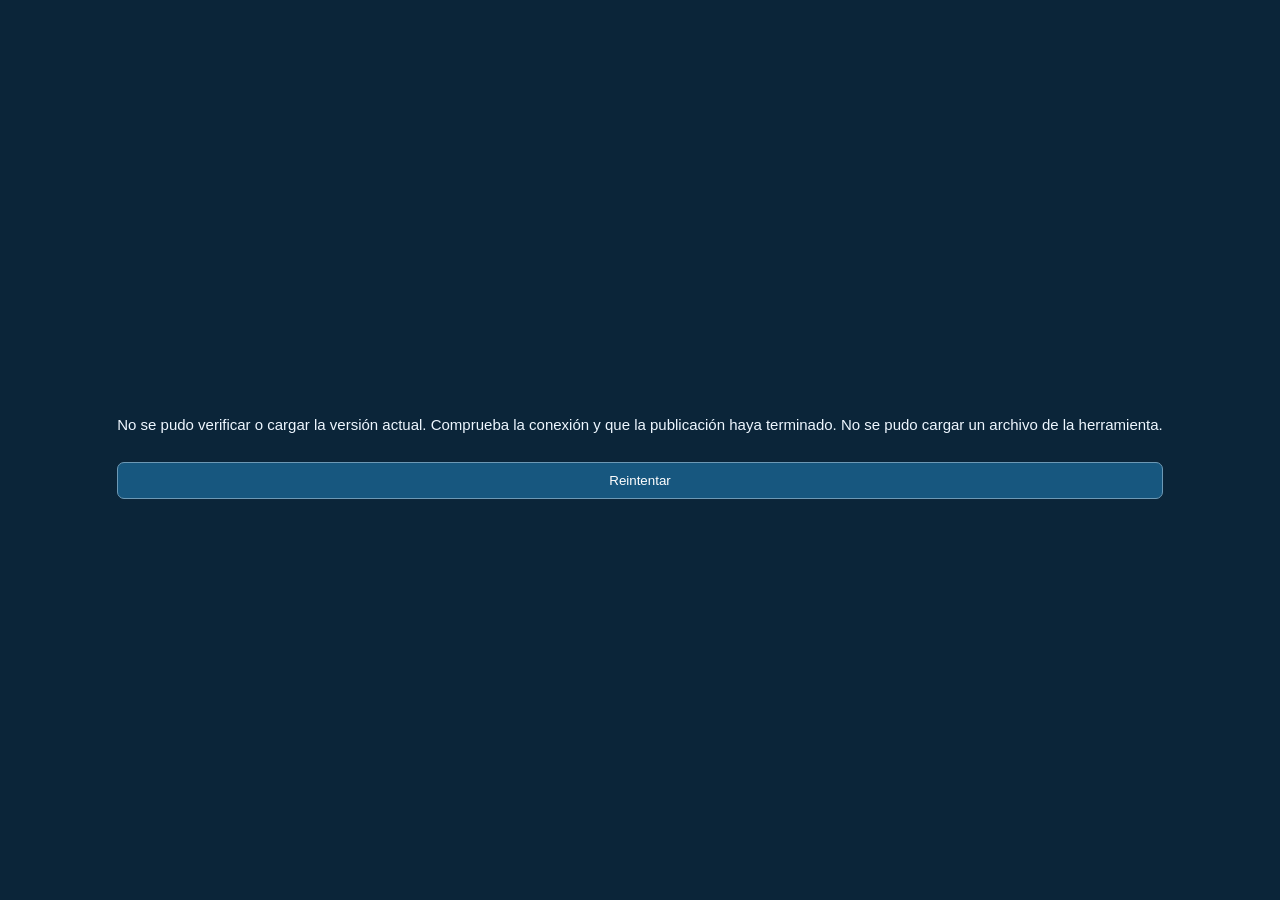
==== index.html @ 59d6949c "V-2.49 archivos principales" ====
<!doctype html>
<html lang="es">
<head>
  <meta charset="utf-8" /><meta http-equiv="Content-Security-Policy" content="default-src 'none'; script-src 'self' 'sha256-bZm8skKbpDqaq6hS3pl40ewMt/C5e0J1gWAQQcNN964='; style-src 'self' 'unsafe-inline'; img-src 'self' data: blob: https://server.arcgisonline.com; font-src 'self' data:; connect-src 'self'; worker-src 'self' blob:; frame-src 'none'; object-src 'none'; media-src 'none'; manifest-src 'self'; base-uri 'none'; form-action 'none'"><meta name="referrer" content="no-referrer">
  <meta name="viewport" content="width=device-width,initial-scale=1" />
  <title>Inicio</title>
  <link rel="stylesheet" href="vendor/leaflet-1.9.4/leaflet.css" />
  <link rel="stylesheet" href="styles.0f70c6654a3e.css" />
  <link rel="stylesheet" href="support-v72.a9bc94e95513.css" />
  <link rel="stylesheet" href="support-layout-v74.b9e4ae178c02.css" />
<link rel="stylesheet" href="support-buttons-v77.bda78ffa4330.css">
<link rel="stylesheet" href="welcome-v90.4f69d749ab7f.css">
<link rel="stylesheet" href="support-executive-v91.7dafd25f0527.css">
<link rel="stylesheet" href="theme-v94.1f3067e3e933.css"><link rel="stylesheet" href="support-distribution-v96.e03e784f2889.css">
<link rel="stylesheet" href="support-import-v97.1de73b718571.css">
<link rel="stylesheet" href="support-map-controls-v98.38a930b2c934.css">
<link rel="stylesheet" href="support-top-v99.242f36901144.css">
<link rel="stylesheet" href="support-search-v100.cbd05ccaca34.css">
<script type="application/x-pa-pending" data-pa-pending="" defer data-pa-src="support-search-v100.e151e853b977.js" data-pa-original-src="support-search-v100.js"></script>
<link rel="stylesheet" href="support-popup-v20.83138e55a070.css">
<link rel="stylesheet" href="support-quadrant-v27.58c07d5c0139.css">
<link rel="stylesheet" href="welcome-daily-v211.9320ab4999e7.css"><!-- PA75-BEGIN -->
<meta name="pa-version" content="V-2.39">
<script id="pa-release-config" type="application/json">{"release":"V-2.39-2bee9460c3e9","version":"V-2.39","page":"index"}</script>
<script>/* Centro de Análisis Operativo: comprobación de publicación, siempre relativa al repositorio abierto. */
(()=>{'use strict';
 const config=JSON.parse(document.getElementById('pa-release-config').textContent);
 const root=new URL('./',location.href);
 const online=/^https?:$/.test(location.protocol);
 let panel;
 function message(text,retry=false){
  if(!panel){panel=document.createElement('div');panel.id='pa-release-status';panel.setAttribute('role','status');panel.style.cssText='position:fixed;inset:0;z-index:2147483647;display:grid;place-content:center;gap:14px;padding:24px;background:#0b2539;color:#eef7ff;font:15px Arial,sans-serif;text-align:center';document.body.appendChild(panel)}
  panel.replaceChildren();const p=document.createElement('p');p.textContent=text;panel.appendChild(p);
  if(retry){const b=document.createElement('button');b.textContent='Reintentar';b.style.cssText='padding:10px;border:1px solid #6d99b5;border-radius:7px;background:#17577f;color:white;cursor:pointer';b.onclick=()=>location.reload();panel.appendChild(b)}
 }
 async function manifest(){
  const url=new URL('version.json',root);url.searchParams.set('_pa_check',Date.now()+'-'+Math.random().toString(36).slice(2));
  const controller=new AbortController(),timer=setTimeout(()=>controller.abort(),15000);
  try{const response=await fetch(url.href,{cache:'no-store',credentials:'same-origin',redirect:'error',signal:controller.signal});if(!response.ok)throw new Error('No se pudo consultar la versión publicada.');return await response.json()}finally{clearTimeout(timer)}
 }
 function validate(data){
  if(!data||data.schema!==1||typeof data.release!=='string'||!/^V-\d+(?:\.\d+)*-[a-f0-9]{12}$/.test(data.release))throw new Error('El archivo de versión no es válido.');
  const name=data.pages?.[config.page];
  if(typeof name!=='string'||!new RegExp('^'+config.page+'\\.pa[0-9]+(?:\\.[0-9]+)*\\.[a-f0-9]{12}\\.html$').test(name))throw new Error('La página publicada no es válida.');
  const url=new URL(name,root);if(url.origin!==root.origin||new URL('./',url).href!==root.href)throw new Error('La actualización debe permanecer en este repositorio.');return url;
 }
 async function scripts(){
  for(const node of [...document.querySelectorAll('script[data-pa-pending]')]){
   const s=document.createElement('script');for(const a of node.attributes){if(a.name!=='type'&&!a.name.startsWith('data-pa-'))s.setAttribute(a.name,a.value)}
   s.async=false;
   if(node.dataset.paSrc){await new Promise((resolve,reject)=>{const timer=setTimeout(()=>reject(new Error('Se agotó el tiempo al cargar un archivo.')),30000);s.onload=()=>{clearTimeout(timer);resolve()};s.onerror=()=>{clearTimeout(timer);reject(new Error('No se pudo cargar un archivo de la herramienta.'))};s.src=node.dataset.paSrc;node.replaceWith(s)})}
   else{s.textContent=node.textContent;node.replaceWith(s)}
  }
 }
 async function start(){
  message('Comprobando la versión de Centro de Análisis Operativo…');
  try{
   if(online){const data=await manifest(),target=validate(data);if(data.release!==config.release){if(target.pathname===location.pathname)throw new Error('La publicación está incompleta.');target.search=location.search;target.hash=location.hash;const ready=await fetch(target.href,{method:'HEAD',cache:'no-store',credentials:'same-origin',redirect:'error'});if(!ready.ok)throw new Error('La nueva publicación todavía no está disponible.');location.replace(target.href);return}}
   if(online){const canonical=new URL(config.page+'.html',root);canonical.search=location.search;canonical.hash=location.hash;if(canonical.pathname!==location.pathname)history.replaceState(history.state,'',canonical.href)}
   await scripts();document.title=new URLSearchParams(location.search).get('tool')==='soporte'?'Soportes y Reincidencias · Primavera · V-2.39':'Inicio · V-2.39';panel.remove();window.dispatchEvent(new Event('resize'));
  }catch(error){message('No se pudo verificar o cargar la versión actual. Comprueba la conexión y que la publicación haya terminado. '+error.message,true)}
 }
 if(document.readyState==='loading')document.addEventListener('DOMContentLoaded',start,{once:true});else start();
})();
</script>
<!-- PA75-END --><link rel="stylesheet" href="welcome-atenuados-v223.css"><link rel="stylesheet" href="cleanup-v231.css">
<link rel="icon" href="favicon.ico?v=233" sizes="any">
<link rel="icon" type="image/svg+xml" href="favicon.svg?v=233">
<link rel="icon" type="image/png" sizes="32x32" href="favicon-32.png?v=233">
<link rel="stylesheet" href="cleanup-delete-v236.css"></head>
<body class="welcome-locked">  <!-- V1.19: bienvenida visual; independiente del motor de análisis -->
<div id="welcomeScreen" class="welcome-screen" role="dialog" aria-modal="true" aria-labelledby="welcomeTitle">
<div class="wv90-header"><span>Distrito GDL<br>La Primavera</span></div>
<div class="wv90-content"><h2 id="welcomeTitle">Centro de análisis operativo</h2>
<p class="wv90-subtitle">Selecciona una herramienta para comenzar</p>
<nav class="wv90-tools" aria-label="Seleccionar herramienta"><button id="welcomeSupport" class="wv90-tool" type="button" aria-label="Abrir Soportes en una pestaña nueva">
<span class="wv90-icon" aria-hidden="true"><svg viewBox="0 0 180 135" fill="none" stroke-width="8" stroke-linecap="round" stroke-linejoin="round"><path stroke="#101d46" d="M42 72V60a48 48 0 0 1 96 0v29c0 25-15 34-35 34H90"/><path stroke="#ff620d" d="M43 55h-7c-10 0-14 7-14 16v17c0 9 7 14 21 14zm94 0h7c10 0 14 7 14 16v17c0 9-7 14-21 14z"/><rect stroke="#101d46" x="77" y="115" width="23" height="12" rx="6"/></svg></span>
<span class="wv90-name">Soportes</span><span class="wv90-description">Soportes y reincidencias</span>
<span class="wv90-action" aria-hidden="true">Abrir módulo <span>→</span></span></button><button id="welcomeRepeat" class="wv90-tool" type="button" aria-label="Abrir Repeat 60 en una pestaña nueva">
<span class="wv90-icon" aria-hidden="true"><svg viewBox="0 0 180 135" fill="none" stroke-width="8" stroke-linejoin="round"><path stroke="#101d46" d="M30 123V79h29v44zm84 0V16h29v107z"/><path stroke="#ff620d" d="M72 123V48h29v75z"/></svg></span>
<span class="wv90-name">Repeat 60</span><span class="wv90-description">Análisis de recurrencia</span>
<span class="wv90-action" aria-hidden="true">Abrir módulo <span>→</span></span></button><button id="welcomePlant" class="wv90-tool" type="button" aria-label="Abrir Planta Externa en una pestaña nueva">
<span class="wv90-icon" aria-hidden="true"><svg viewBox="0 0 280 140" fill="none" stroke-width="3" stroke-linecap="round"><path d="M12 5 Q77 105 171 12" stroke="#142c4b"/><circle cx="179" cy="12" r="5" fill="#FFFAF6" stroke="#142c4b"/><path d="M12 7 Q77 108 206 6" stroke="#e76b25"/><circle cx="214" cy="6" r="5" fill="#FFFAF6" stroke="#e76b25"/><path d="M12 9 Q77 111 236 25" stroke="#ff8b35"/><circle cx="244" cy="25" r="5" fill="#FFFAF6" stroke="#ff8b35"/><path d="M12 11 Q77 114 197 36" stroke="#be7145"/><circle cx="205" cy="36" r="5" fill="#FFFAF6" stroke="#be7145"/><path d="M12 13 Q77 117 224 47" stroke="#142c4b"/><circle cx="232" cy="47" r="5" fill="#FFFAF6" stroke="#142c4b"/><path d="M12 15 Q77 120 253 55" stroke="#e76b25"/><circle cx="261" cy="55" r="5" fill="#FFFAF6" stroke="#e76b25"/><path d="M12 17 Q77 123 198 66" stroke="#ff8b35"/><circle cx="206" cy="66" r="5" fill="#FFFAF6" stroke="#ff8b35"/><path d="M12 19 Q77 126 230 78" stroke="#be7145"/><circle cx="238" cy="78" r="5" fill="#FFFAF6" stroke="#be7145"/><path d="M12 21 Q77 129 251 91" stroke="#142c4b"/><circle cx="259" cy="91" r="5" fill="#FFFAF6" stroke="#142c4b"/><path d="M12 23 Q77 132 206 101" stroke="#e76b25"/><circle cx="214" cy="101" r="5" fill="#FFFAF6" stroke="#e76b25"/><path d="M12 25 Q77 135 228 115" stroke="#ff8b35"/><circle cx="236" cy="115" r="5" fill="#FFFAF6" stroke="#ff8b35"/><path d="M12 27 Q77 138 198 128" stroke="#be7145"/><circle cx="206" cy="128" r="5" fill="#FFFAF6" stroke="#be7145"/></svg></span>
<span class="wv90-name">Planta Externa</span><span class="wv90-description">Cortes masivos y cobertura</span>
<span class="wv90-action" aria-hidden="true">Abrir módulo <span>→</span></span></button><button id="welcomeDaily" class="wv90-tool" type="button" aria-label="Abrir Operación diaria en una pestaña nueva"><span class="wv90-icon" aria-hidden="true"><svg viewBox="0 0 160 120" fill="none" stroke="#101b43" stroke-width="6" stroke-linecap="round" stroke-linejoin="round"><path d="M95 99H36V21h21m28 0h18v35"/><rect x="57" y="12" width="29" height="18" rx="3"/><path d="M51 47h32M51 63h24M51 79h14" stroke="#ff690b"/><circle cx="109" cy="84" r="26" stroke="#ff690b"/><path d="M109 69v17l12 7" stroke="#ff690b"/></svg></span><span class="wv90-name">Operación diaria</span><span class="wv90-description">Registro y seguimiento de detenciones</span><span class="wv90-action" aria-hidden="true">Abrir módulo <span>→</span></span></button><button id="welcomeAttenuated" class="wv90-tool" type="button" aria-label="Abrir Atenuados y Dashboard en una pestaña nueva"><span class="wv90-icon" aria-hidden="true"><svg viewBox="0 0 180 120" fill="none" stroke-width="6" stroke-linecap="round" stroke-linejoin="round"><path stroke="#101b43" d="M20 97V21h18v76zm32 0V40h18v57zm32 0V59h18v38zm32 0V78h18v19z"/><path stroke="#ff690b" d="M112 44h17l8-19 12 38 10-19h13"/></svg></span><span class="wv90-name">Atenuados y Dashboard</span><span class="wv90-description">Análisis de potencias y puertos PON</span><span class="wv90-action" aria-hidden="true">Abrir módulo <span>→</span></span></button></nav></div></div>

<div id="supportModule">
  <header class="topbar supports-v71-header">
    <div class="sc91-heading"><svg class="sc91-logo" viewBox="0 0 56 66" aria-hidden="true"><path fill="#ff690b" d="M28 1 54 16v28L28 59V43l13-8V24L28 17 15 24 2 17z"/><path fill="#f25805" d="m2 24 13 8v32L2 56z"/><path fill="#ff7b20" d="m17 27 11-6 10 6-11 6z"/></svg><div><h1>Soporte y Reincidencias</h1><p>Análisis de soporte y reincidencias</p></div></div>
    <div class="sc91-district">Distrito GDL<br>La Primavera</div>
    <div class="filebox">
      
      
      <label id="supportUploadLabel" class="btn primary upload-locked" for="excelFile" aria-disabled="true">Base de soporte</label>
      <input id="excelFile" type="file" disabled accept=".xls,.xlsx,.xlsm" hidden />
      <label id="networkUploadLabel" class="btn network-btn upload-locked" for="networkFile" aria-disabled="true">Base de clientes</label>
      <input id="networkFile" type="file" disabled accept=".xls,.xlsx,.xlsm" hidden />
      <button id="deleteWeeks" class="btn danger" type="button">Eliminar semanas</button><details id="sc96-history" class="sc74-menu"><summary>Histórico de bases</summary><div class="sc74-menu-content"><h3>Archivo / histórico</h3>
        <div id="importInfo" class="small muted">Todavía no hay archivos cargados.</div>
        <h3>Base de red</h3>
        <div id="networkInfo" class="small muted">No hay base de red cargada.</div>
        <button id="clearNetwork" class="mini network-clear" type="button">Eliminar base local</button>
      </div></details><label id="cleanupUploadLabel" class="btn cleanup-upload" for="cleanupFile">Base Clean Up</label>
      <input id="cleanupFile" type="file" accept=".kmz,.kml" hidden />
      <button id="clearDb" class="btn danger" type="button">Borrar histórico</button>
    </div>
  </header>

<dialog id="sc96-statusDialog" aria-labelledby="sc96-statusTitle" aria-describedby="sc96-statusMessage"><h2 id="sc96-statusTitle">Estatus de soportes</h2><p id="sc96-statusMessage"></p><div><button id="sc96-statusAccept" class="btn" type="button">Aceptar</button></div></dialog>
<div id="sc71-dateDropdown" class="sc71-calendar hidden" role="dialog" aria-label="Calendario de rango de fechas"><div id="sc88-calendarDrag" title="Arrastrar para mover el calendario"><span>Calendario</span><span aria-hidden="true">⠿</span></div><div class="calendar-heading"><button id="sc71-prevMonth" type="button" aria-label="Anterior">‹</button><button id="sc71-calendarTitle" type="button" class="calendar-title" title="Cambiar nivel de calendario"></button><button id="sc71-nextMonth" type="button" aria-label="Siguiente">›</button></div><div id="sc71-calendarWeekdays" class="calendar-weekdays"><span title="Seleccionar semana">✓</span><span>Lu</span><span>Ma</span><span>Mi</span><span>Ju</span><span>Vi</span><span>Sá</span><span>Do</span></div><div id="sc71-calendarDays" class="calendar-days"></div><div class="calendar-actions"><button id="sc71-fullWeek" type="button">Semana completa</button><button id="sc71-fullMonth" type="button">Mes completo</button><button id="sc71-clearDates" type="button">Clear</button><button id="sc71-applyDates" type="button" class="orange">OK</button></div><small id="sc71-draftDatesLabel">Todas las fechas</small></div>
  <dialog id="sc72-deleteDialog" class="sc72-delete-dialog" aria-labelledby="sc72-deleteTitle">
    <div class="sc72-dialog-head"><h2 id="sc72-deleteTitle">Eliminar semanas cargadas</h2><button id="sc72-deleteClose" class="btn" type="button" aria-label="Cerrar">✕</button></div>
    <p>Selecciona semanas completas. El borrado incluye todos sus soportes, independientemente de los filtros del mapa.</p>
    <div class="row-actions"><button id="sc72-selectAll" class="btn" type="button">Todas</button><button id="sc72-selectNone" class="btn" type="button">Ninguna</button></div>
    <div id="sc72-deleteList" class="sc72-delete-list"></div>
    <p id="sc72-deleteSummary" role="status"></p>
    <button id="sc72-deleteConfirm" class="btn danger" type="button" disabled>Eliminar seleccionadas</button>
  </dialog>
  <section id="status" class="status info">Carga el reporte Excel. El nombre del archivo puede cambiar; la estructura interna debe conservarse.</section>

  <main>
    <section id="sc99-kpis" class="kpis">
      <article><i class="sc91-kpi-icon"><svg viewBox="0 0 48 48" fill="none" stroke="currentColor" stroke-width="2.8" stroke-linecap="round" stroke-linejoin="round" aria-hidden="true"><path d="M8 26v-5a16 16 0 0 1 32 0v14c0 7-5 10-13 10"/><rect x="4" y="22" width="8" height="15" rx="3"/><rect x="36" y="22" width="8" height="15" rx="3"/><path d="M21 44h7"/></svg></i><span>Soportes Cargados</span><strong id="kEvents">0</strong></article>
      <article><i class="sc91-kpi-icon"><svg viewBox="0 0 48 48" fill="none" stroke="currentColor" stroke-width="2.8" stroke-linecap="round" stroke-linejoin="round" aria-hidden="true"><circle cx="24" cy="14" r="8"/><path d="M10 41v-7c0-12 28-12 28 0v7zM11 10a7 7 0 0 0 0 14M37 10a7 7 0 0 1 0 14M4 37v-6c0-4 3-6 6-6M44 37v-6c0-4-3-6-6-6"/></svg></i><span>Cuentas únicas</span><strong id="kAccounts">0</strong></article>
      <article><i class="sc91-kpi-icon"><svg viewBox="0 0 48 48" fill="none" stroke="currentColor" stroke-width="2.8" stroke-linecap="round" stroke-linejoin="round" aria-hidden="true"><path d="M41 20A17 17 0 0 0 10 12M7 5v9h9M7 28a17 17 0 0 0 31 8M41 43v-9h-9"/></svg></i><span>Clientes reincidentes</span><strong id="kRepeat">0</strong></article>
      <article hidden><i class="sc91-kpi-icon"><svg viewBox="0 0 48 48" fill="none" stroke="currentColor" stroke-width="2.8" stroke-linecap="round" stroke-linejoin="round" aria-hidden="true"><path d="M5 5h14v14H5zM29 5h14v14H29zM5 29h14v14H5zM29 29h14v14H29z"/></svg></i><span>Cuadrantes con soportes</span><strong id="kCells">0</strong></article>
      <article id="cleanupKpi" class="cleanup-kpi" role="button" tabindex="0" aria-expanded="false" aria-controls="cleanupPanel"><i class="sc91-kpi-icon"><svg viewBox="0 0 48 48" fill="none" stroke="currentColor" stroke-width="2.8" stroke-linecap="round" stroke-linejoin="round" aria-hidden="true"><path d="m21 3 5 13 13 5-13 5-5 13-5-13-13-5 13-5zM39 29l2 6 6 2-6 2-2 6-2-6-6-2 6-2z"/></svg></i><span>Clean Up</span><strong id="kImports">0</strong></article>
    </section>
<div class="sc74-toolbar">  <section class="search-panel panel supports-v71-search"><label for="mapSearch"><strong>Localizar cuenta, OS o coordenadas</strong></label><div class="search-actions"><div class="sc100-search-field"><input id="mapSearch" type="search" placeholder="Cuenta, OS, cuadrante o latitud, longitud" autocomplete="off"><button id="sc100-searchX" type="button" aria-label="Limpiar búsqueda" title="Limpiar búsqueda" hidden>×</button></div><button id="searchGo" class="btn primary" type="button">Buscar</button><button id="searchNext" class="btn" type="button" hidden>Siguiente ubicación</button><button id="searchClear" class="btn" type="button" hidden>Limpiar</button></div><div id="searchResult" class="search-result" role="status" aria-live="polite">La búsqueda respeta los filtros activos.</div></section><div class="sc77-date-actions" aria-label="Fechas e histórico"><button id="sc71-dateToggle" class="btn" type="button" aria-expanded="false" aria-controls="sc71-dateDropdown">Calendario</button></div><nav class="controls sc74-controls" aria-label="Controles de Soportes"><details class="sc74-menu"><summary>Clúster</summary><div class="sc74-menu-content"><h3>Filtros</h3>
        <div class="filter-title">Cluster</div>
        <div class="row-actions">
          <button id="clustersAll" class="mini">Todos</button>
          <button id="clustersNone" class="mini">Ninguno</button>
        </div>
        <div id="clusters" class="multi-list"><span class="muted">Sin datos</span></div>
        

        </div></details><details class="sc74-menu"><summary>Cuadrantes</summary><div class="sc74-menu-content"><h2>Cuadrantes</h2>
        <div class="segmented" id="viewMode">
          <button data-mode="supports" class="active">Soportes</button>
          <button data-mode="repeat">Reincidencias</button>
          <button data-mode="both">Ambos</button>
        </div>

        </div></details><details id="sc96-statusMenu" class="sc74-menu"><summary>Estatus Soporte</summary><div class="sc74-menu-content"><label>Estatus Soporte
          <select id="statusFilter"><option value="">Todos</option></select>
        </label></div></details></nav></div>


    <section id="cleanupPanel" class="panel cleanup-panel" hidden aria-label="Administrar polígonos Clean Up">
      <div class="cleanup-head"><h2>Polígonos Clean Up</h2><button id="cleanupClose" class="mini" type="button">Cerrar</button></div>
      <div class="cleanup-statuses" aria-label="Filtrar polígonos por estado">
 <button type="button" data-cleanup-state="ALL" aria-pressed="true">Todos</button>
 <button type="button" data-cleanup-state="TERMINADOS" class="cleanup-finished" aria-pressed="false">TERMINADO</button>
 <button type="button" data-cleanup-state="EN PROCESO" class="cleanup-progress" aria-pressed="false">EN PROCESO</button>
 <button type="button" data-cleanup-state="MANCHAS A TRABAJAR" class="cleanup-pending" aria-pressed="false">PENDIENTES</button></div>
      <div class="cleanup-actions"><button id="cleanupAllOn" class="mini" type="button">Encender todos</button><button id="cleanupAllOff" class="mini" type="button">Apagar todos</button></div>
      <button id="cleanupExport" class="mini" type="button">Exportar polígonos</button><div id="cleanupInfo" class="small muted" aria-live="polite">Carga un KMZ/KML para comenzar.</div>
      <div id="cleanupList" class="cleanup-list"></div>
    </section>
    <section class="workspace">


      <section class="mapwrap">
        <div id="map"></div><div id="sc71-periodLegend" class="sc71-period-legend" hidden aria-label="Colores por periodo"></div>
        <div class="quadrant-visibility-control"><label for="quadrantVisibility">Cuadrantes visibles</label><select id="quadrantVisibility"><option value="all">Todos</option><option value="top1">Top 1</option><option value="top2">Top 2</option><option value="top3">Top 3</option><option value="top4">Top 4</option><option value="top5">Top 5</option><option value="top10">Top 10</option><option value="manual">Manual</option></select></div><button id="mapFullscreen" class="map-fullscreen-btn" type="button" title="Pantalla completa">⛶ Pantalla completa</button><details id="sc98-punteo" class="sc74-menu"><summary>Punteo</summary><div class="sc74-menu-content"><section class="point-controls" aria-label="Visualización de puntos">
          
          <div hidden><label><input id="pointsEnabled" type="checkbox"> Mostrar marcadores</label>
          <label>Tipo de puntos
            <select id="pointsMode"><option value="both">Soportes y reincidencias</option><option value="supports">Solo soportes</option><option value="repeat">Solo reincidencias</option></select>
          </label></div>
          <div class="sc98-point-options"><label><input id="sc98-support" type="checkbox"> Soporte</label><label><input id="sc98-repeat" type="checkbox"> Reincidencias</label></div>
          <label hidden>Alcance de puntos
            <select id="pointsScope"><option value="visible">Solo cuadrantes visibles</option><option value="all">Todos los cuadrantes con datos</option></select>
          </label>
          <div class="point-legend" hidden><span class="point-dot support-dot"></span> Soportes <span class="point-dot repeat-dot"></span> Reincidencias</div>
          <div hidden id="pointsInfo" class="small muted" aria-live="polite">Marcadores apagados.</div>
        </section>


        <!-- Controles internos conservados para compatibilidad; fechas seleccionadas desde Calendario. -->
        <div hidden aria-hidden="true"><button id="yearsAll"></button><button id="yearsNone"></button><div id="years"></div><button id="weeksAll"></button><button id="weeksNone"></button><div id="weeks"></div></div>

        </div></details>
        <div class="legend">
          <div><span class="swatch supports"></span> Soportes: intensidad por eventos</div>
          <div><span class="swatch repeat"></span> Reincidencias: clientes con ≥2 eventos</div>
        </div>
      </section>
      <section class="analytics" aria-label="Panel de análisis">
        <div class="analytics-tabs" role="group" aria-label="Secciones de análisis">
          <input type="radio" name="analyticsView" id="tabZones" checked><label for="tabZones">TOP</label>
          <input type="radio" name="analyticsView" id="tabCleanup"><label for="tabCleanup">Clean Up</label>
          <input type="radio" name="analyticsView" id="tabPon"><label for="tabPon">PON</label>
          <input type="radio" name="analyticsView" id="tabCompare"><label for="tabCompare">Coincidencias</label>
          <input type="radio" name="analyticsView" id="tabDetail"><label for="tabDetail">Detalle</label>
        </div>
        <div class="analytics-content">
          <div class="analytics-zones">
    <div class="sc99-top-actions"><button id="sc99-viewTop" class="btn" type="button" aria-pressed="false">Ver cuadrantes</button></div>
    <section class="bulk-visibility panel" id="bulkVisibilityPanel" hidden>
      <div class="bulk-visibility-title"><strong>Visibilidad rápida de cuadrantes</strong><span id="bulkVisibilityInfo">Controla el Top 10 y el resto del mapa sin modificar los cálculos.</span></div>
      <div class="bulk-visibility-actions">
        <div class="bulk-group"><span>Top 10</span><button id="top10On" class="mini" type="button">Encender todos</button><button id="top10Off" class="mini" type="button">Apagar todos</button></div>
        <div class="bulk-group"><span>Fuera del Top 10</span><button id="restOn" class="mini" type="button">Encender todos</button><button id="restOff" class="mini" type="button">Apagar todos</button></div>
        <button id="showAllQuadrants" class="mini bulk-reset" type="button">Encender todo el mapa</button>
      </div>
    </section>

    <section class="rankings">
      <article class="panel" id="supportsRanking">
        <div class="panel-title"><h2>Top 10 zonas con más soportes</h2><span>Eventos por cuadrante</span><button class="mini kmz-all" data-kind="supports" type="button">Descargar Top 10 KMZ</button></div>
        <div class="table-scroll"><table><thead><tr><th>Ver</th><th>#</th><th>Cuadrante</th><th>Cluster</th><th>Soportes</th><th>Reincidentes</th><th>Excel</th><th>KMZ</th></tr></thead><tbody id="topSupports"></tbody></table></div>
      </article>
      <article class="panel" id="repeatRanking">
        <div class="panel-title"><h2>Top 10 zonas con más reincidencias</h2><span>Clientes reincidentes por cuadrante</span><button class="mini kmz-all" data-kind="repeat" type="button">Descargar Top 10 KMZ</button></div>
        <div class="table-scroll"><table><thead><tr><th>Ver</th><th>#</th><th>Cuadrante</th><th>Cluster</th><th>Reincidentes</th><th>Soportes</th><th>Excel</th><th>KMZ</th></tr></thead><tbody id="topRepeat"></tbody></table></div>
      </article>
    </section>


          </div>
          <div class="analytics-cleanup">
            <section class="panel"><div class="panel-title"><h2>Polígonos Clean Up</h2><button id="cleanupIsolate" type="button" class="mini" aria-pressed="false">Ver polígono</button><span>Según los estados seleccionados</span><button id="cleanupExportTable" class="mini" type="button">Exportar polígonos</button></div>
              <div class="table-scroll"><table><thead><tr><th>Ver</th><th>Polígono (nombre editable)</th><th>Estado</th><th>Ubicar</th></tr></thead><tbody id="cleanupTable"></tbody></table></div>
            </section>
          </div>
          <div class="analytics-pon">
    <section class="network-quality panel" id="networkQualityPanel">
      <div><strong>Cruce con base de red</strong><span id="networkQuality">Carga la base de red para habilitar análisis por PON.</span></div>
    </section>

    <section class="panel" style="margin-bottom:14px"><label for="ponScope"><strong>Concentración de incidencias por PON:</strong></label> <select id="ponScope"><option value="all">Todo el distrito (según filtros)</option><option value="topSupports">Top 10 cuadrantes con más soportes</option><option value="topRepeat">Top 10 cuadrantes con más reincidencias</option></select></section>
    <!-- V-47: Ranking PON dinámico. El selector de Soportes/Reincidencias/Ambos sigue siendo el existente. -->
    <section class="panel pon47" id="pon47Panel">
      <div class="pon47-toolbar" id="pon47Toolbar">
        <div class="panel-title"><h2 id="pon47Title">Ranking de puertos PON</h2><span id="pon47Subtitle">Según filtros activos</span></div>
        <label for="pon47Limit">Mostrar <select id="pon47Limit"><option value="5">Top 5</option><option value="10" selected>Top 10</option><option value="15">Top 15</option><option value="20">Top 20</option><option value="25">Top 25</option></select></label>
      </div>
      <div id="pon47Ranking">
        <div class="table-scroll"><table><thead><tr><th>#</th><th>OLT</th><th>Frame</th><th>Slot</th><th>Puerto</th><th>Soportes</th><th>Cuentas únicas</th><th>Reincidentes</th><th>Soportes adicionales</th><th>Detalle</th></tr></thead><tbody id="pon47Rows"><tr><td colspan="10" class="muted">Carga la base de clientes para consultar el ranking.</td></tr></tbody></table></div>
      </div>
      <div id="pon47Detail" hidden>
        <div class="pon47-detail-head"><button type="button" class="mini" id="pon47Back">← Atrás</button><h2 id="pon47DetailTitle"></h2></div>
        <div class="table-scroll"><table><thead><tr><th>Cuenta</th><th>Soportes registrados</th><th>¿Es reincidente?</th><th>Soportes adicionales</th></tr></thead><tbody id="pon47DetailRows"></tbody><tfoot id="pon47DetailTotal"></tfoot></table></div>
      </div>
    </section>

          </div>
          <div class="analytics-compare">
    <section class="panel compare" id="comparePanel">
      <div class="panel-title"><h2>Coincidencias Top 10</h2><span>Zonas que aparecen en ambos rankings</span></div>
      <div id="compareSummary" class="compare-summary">Sin datos.</div>
      <div class="table-scroll"><table><thead><tr><th>Cuadrante</th><th>Cluster</th><th>Pos. soportes</th><th>Soportes</th><th>Pos. reincidencias</th><th>Reincidentes</th><th>Coincide</th></tr></thead><tbody id="compareBody"></tbody></table></div>
    </section>

          </div>
          <div class="analytics-detail">
    <section class="panel detail">
      <div class="panel-title"><h2>Detalle del cuadrante seleccionado</h2><span id="detailHint">Haz clic en un cuadrante o en un Top 10</span></div>
      <div id="cellDetail" class="muted">Sin selección.</div>
    </section>
          </div>
        </div>
      </section>
    </section>
  </main>

  <script type="application/x-pa-pending" data-pa-pending="" data-pa-src="vendor/leaflet-1.9.4/leaflet.js" data-pa-original-src="vendor/leaflet-1.9.4/leaflet.js"></script>
  <script type="application/x-pa-pending" data-pa-pending="" data-pa-src="vendor/xlsx-0.20.3/xlsx.full.min.js" data-pa-original-src="vendor/xlsx-0.20.3/xlsx.full.min.js"></script>
  <script type="application/x-pa-pending" data-pa-pending="" data-pa-src="vendor/jszip-3.10.1/jszip.min.js" data-pa-original-src="vendor/jszip-3.10.1/jszip.min.js"></script>
  <div id="importModal" class="import-modal-backdrop" hidden role="dialog" aria-modal="true" aria-labelledby="importModalTitle">
    <div class="import-modal-card">
      <div class="import-modal-heading"><span id="importModalIcon" aria-hidden="true">↻</span><strong id="importModalTitle">Cargando archivo…</strong></div>
      <div id="importModalFile" class="import-modal-file"></div>
      <progress id="importModalBar" max="100" value="0"></progress>
      <div class="import-modal-progress"><span id="importModalDetail" aria-live="polite"></span><b id="importModalPercent">0%</b></div>
      <section id="sc97-importSummary" hidden aria-label="Resumen de carga"></section>
      <div class="import-modal-actions"><button id="importModalAccept" type="button" hidden>Aceptar</button></div>
    </div>
  </div>

  <!-- V1.40: borrado selectivo independiente de Soportes y Reincidencias -->
  <div id="deleteModal" class="history-delete-overlay" hidden role="dialog" aria-modal="true" aria-labelledby="deleteTitle" data-stage="select">
    <section class="history-delete-card">
      <h2 id="deleteTitle">Administrar histórico local</h2>
      <p id="deleteSummary"></p>
      <div id="deleteChoice" class="history-delete-choices">
        <label><input type="checkbox" id="deleteSupports"> Borrar histórico de soportes (eventos, OS e importaciones)</label>
        <label><input type="checkbox" id="deleteNetwork"> Borrar base de red (clientes e inventario)</label>
      </div>
      <div id="deleteFinal" hidden>
        <p id="deleteFinalSummary"></p>
        <p class="history-delete-warning">Esta acción no se puede deshacer. Para recuperar la información deberás importar nuevamente los Excel originales.</p>
        <label><input type="checkbox" id="deleteConfirm"> Confirmo que deseo eliminar definitivamente los datos seleccionados.</label>
      </div>
      <p id="deleteError" class="history-delete-warning" role="alert"></p>
      <div class="history-delete-actions"><button id="deleteCancel" type="button">Cancelar</button><button id="deleteExecute" type="button" disabled>Continuar</button></div>
    </section>
  </div>
  <!-- V-43: cargar la lógica después de crear todos los elementos del modal de borrado. -->
<script type="application/x-pa-pending" data-pa-pending="" data-pa-src="support-status-v238.js"></script>
  <script type="application/x-pa-pending" data-pa-pending="" data-pa-src="support-app-v238.js" data-pa-original-src="app.js"></script>
  <script type="application/x-pa-pending" data-pa-pending="" data-pa-src="support-layout-v74.e9a867baec27.js" data-pa-original-src="support-layout-v74.js"></script>
  <script type="application/x-pa-pending" data-pa-pending="" data-pa-src="support-calendar-v238.js" data-pa-original-src="support-calendar-v73.js"></script>
  <link rel="stylesheet" href="pon-v47.4510ca1f4ad8.css">
  <script type="application/x-pa-pending" data-pa-pending="" data-pa-src="pon-v47.7789604d8d6a.js" data-pa-original-src="pon-v47.js"></script>
  <script type="application/x-pa-pending" data-pa-pending="" data-pa-src="bienvenida.9bd70e99883e.js" data-pa-original-src="bienvenida.js"></script>
  <script type="application/x-pa-pending" data-pa-pending="" data-pa-src="cleanup-delete-v236.js"></script><script type="application/x-pa-pending" data-pa-pending="" data-pa-src="cleanup-v236.js" data-pa-original-src="cleanup.js"></script>
  <script type="application/x-pa-pending" data-pa-pending="" data-pa-src="support-start-v76.34df1c0ea415.js" data-pa-original-src="support-start-v76.js"></script>
</div>
<script type="application/x-pa-pending" data-pa-pending="" data-pa-src="theme-templates-v94.b4f4fb3d1541.js" data-pa-original-src="theme-templates-v94.js"></script><script type="application/x-pa-pending" data-pa-pending="" data-pa-src="theme-v94.f75349b5a0fb.js" data-pa-original-src="theme-v94.js"></script><script type="application/x-pa-pending" data-pa-pending="" data-pa-src="support-map-controls-v98.9102583f4582.js" data-pa-original-src="support-map-controls-v98.js"></script><script defer src="welcome-atenuados-v223.js"></script><script type="application/x-pa-pending" data-pa-pending="" data-pa-src="welcome-daily-v211.5d5c735c4021.js" data-pa-original-src="welcome-daily-v211.js"></script></body>
</html>
---- styles.0f70c6654a3e.css ----
:root{--bg:#f3f6f9;--card:#fff;--ink:#17212b;--muted:#657482;--line:#dce4ea;--blue:#1769aa;--red:#c0392b;--green:#1e8449;--shadow:0 8px 24px rgba(20,38,55,.08)}
*{box-sizing:border-box}body{margin:0;font-family:Inter,Segoe UI,Arial,sans-serif;background:var(--bg);color:var(--ink)}
.topbar{display:flex;justify-content:space-between;align-items:center;gap:20px;padding:18px 26px;background:#0f2638;color:white}.topbar h1{margin:0 0 4px;font-size:24px}.topbar p{margin:0;color:#bfd0dc}.filebox{display:flex;gap:10px;flex-wrap:wrap}.btn{border:0;border-radius:9px;padding:11px 14px;font-weight:700;cursor:pointer}.primary{background:#fff;color:#0f4f7c}.danger{background:#6d2730;color:#fff}.status{padding:10px 26px;font-size:14px}.status.info{background:#eaf4fb;color:#20577b}.status.ok{background:#eaf7ef;color:#17683c}.status.error{background:#fdecec;color:#8c1d1d}
main{padding:18px 22px 40px}.kpis{display:grid;grid-template-columns:repeat(5,1fr);gap:12px;margin-bottom:14px}.kpis article,.panel{background:var(--card);border:1px solid var(--line);border-radius:12px;box-shadow:var(--shadow)}.kpis article{padding:14px 16px}.kpis span{display:block;color:var(--muted);font-size:12px}.kpis strong{display:block;font-size:25px;margin-top:4px}
.workspace{display:grid;grid-template-columns:300px 1fr;gap:14px;align-items:start}.panel{padding:15px}.controls h2,.controls h3{margin:0 0 10px}.controls h3{font-size:14px;margin-top:18px}.segmented{display:grid;grid-template-columns:repeat(3,1fr);border:1px solid var(--line);border-radius:9px;overflow:hidden}.segmented button{border:0;background:#f6f8fa;padding:9px 4px;cursor:pointer}.segmented button.active{background:#163f5d;color:white;font-weight:700}.row-actions{display:flex;gap:7px;margin-bottom:8px}.mini{border:1px solid var(--line);background:white;border-radius:7px;padding:5px 8px;cursor:pointer}.weeks{max-height:210px;overflow:auto;border:1px solid var(--line);border-radius:8px;padding:7px}.week{display:flex;gap:7px;align-items:center;padding:4px 2px;font-size:13px}.controls label{display:block;font-size:12px;color:var(--muted);margin-top:8px}.controls select{width:100%;margin-top:4px;padding:8px;border:1px solid var(--line);border-radius:8px;background:white}.small{font-size:12px;line-height:1.45}.muted{color:var(--muted)}
.mapwrap{position:relative;min-width:0;height:clamp(620px,72vh,900px);border-radius:12px;overflow:hidden}.mapwrap #map{height:100%;width:100%;border-radius:12px;border:1px solid var(--line);box-shadow:var(--shadow)}.mapwrap:fullscreen{height:100vh;width:100vw;border-radius:0;background:#111}.mapwrap:fullscreen #map{height:100vh;border-radius:0}.map-fullscreen-btn{position:absolute;z-index:600;top:10px;right:10px;border:1px solid rgba(0,0,0,.25);background:#fff;color:#17212b;border-radius:6px;padding:8px 10px;font-weight:700;cursor:pointer;box-shadow:0 1px 5px rgba(0,0,0,.25)}.map-fullscreen-btn:hover{background:#f4f7f9}.legend{position:absolute;z-index:500;right:12px;bottom:12px;background:rgba(255,255,255,.95);border:1px solid var(--line);border-radius:9px;padding:8px 10px;font-size:12px;box-shadow:var(--shadow)}.swatch{display:inline-block;width:14px;height:10px;margin-right:5px;border-radius:2px}.swatch.supports{background:#1769aa}.swatch.repeat{background:#c0392b}
.rankings{display:grid;grid-template-columns:1fr 1fr;gap:14px;margin-top:14px}.panel-title{display:flex;justify-content:space-between;align-items:end;gap:12px;margin-bottom:10px}.panel-title h2{font-size:17px;margin:0}.panel-title span{font-size:12px;color:var(--muted)}.table-scroll{overflow:auto;max-height:480px}table{width:100%;border-collapse:collapse;font-size:12px}th{position:sticky;top:0;background:#f3f6f9;text-align:left;padding:8px;border-bottom:1px solid var(--line)}td{padding:8px;border-bottom:1px solid #edf1f4}.clickrow{cursor:pointer}.clickrow:hover{background:#eef6fb}.compare,.detail{margin-top:14px}.compare-summary{font-weight:700;margin-bottom:10px}.badge{display:inline-block;padding:3px 7px;border-radius:999px;font-size:11px;font-weight:700}.yes{background:#e6f5ec;color:#17683c}.no{background:#f1f3f5;color:#667}.detail-grid{display:grid;grid-template-columns:repeat(4,1fr);gap:10px;margin-bottom:12px}.detail-grid div{background:#f6f8fa;border-radius:8px;padding:10px}.detail-grid span{display:block;font-size:11px;color:var(--muted)}.detail-grid strong{font-size:18px}.account-list{max-height:300px;overflow:auto}
@media(max-width:900px){.topbar{align-items:flex-start;flex-direction:column}.kpis{grid-template-columns:repeat(2,1fr)}.workspace{grid-template-columns:1fr}.mapwrap{height:65vh;min-height:520px}.rankings{grid-template-columns:1fr}.controls{order:2}.mapwrap{order:1}.detail-grid{grid-template-columns:repeat(2,1fr)}}
@media(max-width:520px){main{padding:12px}.topbar{padding:16px}.kpis{grid-template-columns:1fr 1fr}.kpis article{padding:10px}.kpis strong{font-size:20px}.filebox{width:100%}.btn{flex:1}.mapwrap{height:62vh;min-height:470px}.panel-title{align-items:flex-start;flex-direction:column}.detail-grid{grid-template-columns:1fr 1fr}}

.export-cell{border:1px solid #b8cfdf;background:#eef6fb;color:#0f4f7c;border-radius:7px;padding:5px 8px;font-weight:700;cursor:pointer;white-space:nowrap}.export-cell:hover{background:#dceef9}

.multi-list{max-height:190px;overflow:auto;border:1px solid var(--line);border-radius:8px;padding:7px;background:#fff}.multi-list.compact{max-height:105px}.filter-title{font-size:12px;color:var(--muted);margin:8px 0 5px}.rankings.single-ranking{grid-template-columns:1fr}.rankings.single-ranking .panel{max-width:none}


/* V1.5 · dashboard compacto de una sola vista */
.topbar{padding:10px 14px;min-height:68px}.topbar h1{font-size:22px;margin-bottom:2px}.topbar p{font-size:14px}.btn{padding:9px 12px}.status{padding:7px 14px;font-size:13px}
main{padding:10px 12px 22px}.kpis{gap:9px;margin-bottom:9px}.kpis article{padding:9px 12px}.kpis strong{font-size:22px;margin-top:2px}.workspace{grid-template-columns:280px 1fr;gap:10px}.panel{padding:10px}.controls h2{font-size:20px}.controls h3{margin-top:10px;margin-bottom:6px}.segmented button{padding:7px 3px}.row-actions{margin-bottom:5px}.mini{padding:4px 7px}.weeks{max-height:145px;padding:5px}.week{padding:2px;font-size:12px}.multi-list{max-height:120px;padding:5px}.multi-list.compact{max-height:62px}.controls label{margin-top:5px}.controls select{padding:6px}.small{line-height:1.3}
.mapwrap{height:clamp(300px,35vh,365px);min-height:300px}.rankings{gap:10px;margin-top:10px}.panel-title{margin-bottom:5px}.panel-title h2{font-size:15px}.table-scroll{overflow:visible;max-height:none}table{font-size:11px}th,td{padding:5px 7px;line-height:1.15}.export-cell{padding:3px 7px;font-size:11px}.compare,.detail{margin-top:10px}
@media(min-width:1200px) and (min-height:800px){.rankings .panel{padding:9px}.rankings{min-height:0}.rankings table{table-layout:auto}}
@media(max-width:900px){.workspace{grid-template-columns:1fr}.mapwrap{height:52vh;min-height:420px}.table-scroll{overflow:auto}.rankings{grid-template-columns:1fr}.controls{order:2}.mapwrap{order:1}}

/* V1.6 · el mapa ocupa toda la altura disponible de la fila de filtros */
@media(min-width:901px){
  .workspace{align-items:stretch}
  .mapwrap{height:auto;min-height:520px;align-self:stretch}
  .mapwrap #map{position:absolute;inset:0;height:auto;width:auto}
}

/* V1.7 */
.quadrant-visibility-control{position:absolute;z-index:610;top:10px;left:52px;display:flex;align-items:center;gap:7px;background:rgba(255,255,255,.96);border:1px solid rgba(0,0,0,.22);border-radius:7px;padding:6px 8px;box-shadow:0 1px 5px rgba(0,0,0,.22);font-size:12px}.quadrant-visibility-control label{font-weight:700;white-space:nowrap}.quadrant-visibility-control select{border:1px solid #cbd7df;border-radius:5px;background:white;padding:4px 6px;font-size:12px}.cell-toggle{width:15px;height:15px;cursor:pointer;accent-color:#1769aa}@media(max-width:650px){.quadrant-visibility-control{top:52px;left:10px}}

/* V1.8 · controles masivos de visibilidad */
.bulk-visibility{margin-top:10px;padding:8px 10px;display:flex;align-items:center;justify-content:space-between;gap:12px;flex-wrap:wrap}
.bulk-visibility-title{display:flex;align-items:baseline;gap:9px;flex-wrap:wrap}.bulk-visibility-title strong{font-size:13px}.bulk-visibility-title span{font-size:11px;color:var(--muted)}
.bulk-visibility-actions{display:flex;align-items:center;gap:8px;flex-wrap:wrap}.bulk-group{display:flex;align-items:center;gap:5px;padding-right:8px;border-right:1px solid var(--line)}.bulk-group span{font-size:11px;font-weight:700;color:#40515e}.bulk-reset{font-weight:700;color:#0f4f7c;background:#eef6fb;border-color:#b8cfdf}
@media(max-width:900px){.bulk-visibility{align-items:flex-start}.bulk-visibility-actions{width:100%}.bulk-group{border-right:0;padding-right:0;flex-wrap:wrap}}

/* V1.9 · base de red local + análisis PON */
.network-btn{background:#dff1e7;color:#155d38}.network-btn:hover{background:#cce8d8}.network-clear{margin-top:7px;color:#7a2c2c}.network-quality{margin-top:10px;padding:8px 10px}.network-quality div{display:flex;gap:10px;align-items:baseline;flex-wrap:wrap}.network-quality strong{font-size:13px}.network-quality span{font-size:12px;color:var(--muted)}.pon-rankings{margin-top:10px}.pon-rankings td:nth-child(2){font-weight:600}.pon-mini{margin-top:12px}.pon-mini h3{margin:8px 0 5px;font-size:13px}.pon-key{font-family:Consolas,monospace;font-size:11px}.status.progress{background:#fff7df;color:#735c14}

/* V1.11: búsqueda y selección visual */
.search-panel{margin:14px auto;max-width:1500px;padding:14px 18px}.search-actions{display:flex;flex-wrap:wrap;gap:9px;margin-top:9px}.search-actions input{flex:1;min-width:210px;padding:10px 12px;border:1px solid #b9cbd7;border-radius:7px;font-size:15px}.search-result{margin-top:8px;font-size:13px;color:#526477}.clickrow.selected-quadrant,.clickrow.selected-quadrant td{background:#fff0a8!important;color:#172c3a!important}.clickrow.selected-quadrant{box-shadow:inset 4px 0 #e5a800}

/* V1.13: confirmación compacta de importaciones */
.import-modal-backdrop[hidden],.import-modal-actions button[hidden]{display:none!important}
.import-modal-backdrop{position:fixed;inset:0;z-index:10000;background:rgba(12,31,45,.36);display:flex;align-items:center;justify-content:center;padding:16px}
.import-modal-card{box-sizing:border-box;width:min(370px,100%);background:white;color:#1c2b36;border-radius:13px;padding:19px;box-shadow:0 16px 55px rgba(0,0,0,.23);font-family:inherit}
.import-modal-heading{display:flex;gap:10px;align-items:center;font-size:15px}.import-modal-heading span{color:#16845b;font-size:23px}
.import-modal-file{font-size:12px;color:#607080;margin:10px 0;overflow-wrap:anywhere;max-height:48px;overflow:hidden}
.import-modal-card progress{display:block;width:100%;height:10px;accent-color:#1675bb;margin:12px 0 8px}
.import-modal-progress{display:flex;justify-content:space-between;gap:12px;font-size:12px;color:#526273}.import-modal-progress b{color:#173d56;white-space:nowrap}
.import-modal-actions{display:flex;justify-content:flex-end;margin-top:15px}.import-modal-actions button{border:0;background:#143c58;color:white;border-radius:8px;padding:8px 19px;font-weight:600;cursor:pointer}

/* V1.14: eliminación confirmada de semanas seleccionadas */
.delete-weeks{display:block;margin-top:9px;padding:8px 11px;background:#7d2930;color:#fff;border-color:#7d2930;font-weight:700}.delete-weeks:hover{background:#612027}.delete-weeks:disabled{opacity:.6;cursor:wait}

/* V1.16 - marcadores por cuenta */
.point-controls{margin:12px 0;padding:12px;border:1px solid #d6dce6;border-radius:10px;background:#f8fafc}
.point-controls h3{margin:0 0 10px;font-size:14px}
.point-controls label{display:block;margin:8px 0;font-size:12px}
.point-controls select{display:block;width:100%;margin-top:4px;max-width:100%}
.point-controls .point-switch{display:flex;align-items:center;gap:7px;font-weight:600}
.point-legend{display:flex;align-items:center;gap:6px;flex-wrap:wrap;font-size:11px;margin:8px 0}
.point-dot{display:inline-block;width:12px;height:12px;border-radius:50%;border:2px solid #fff;box-shadow:0 0 0 1px #222}
.support-dot{background:#a21caf}.repeat-dot{background:#16a34a}
.account-pin-wrap{background:transparent;border:0;overflow:visible}
.account-pin{display:block;position:absolute;left:2px;top:2px;width:24px;height:24px;border-radius:50% 50% 50% 0;transform:rotate(-45deg);background:#a21caf;border:3px solid white;box-shadow:0 1px 4px #111a}
.account-pin.repeat{background:#16a34a}.account-pin.dual{background:linear-gradient(135deg,#a21caf 50%,#16a34a 50%)}
.pin-center{position:absolute;width:8px;height:8px;background:white;border-radius:50%;left:8px;top:8px}
.account-count{position:absolute;top:0;left:30px;white-space:nowrap;background:white;border:1px solid #4b5563;border-radius:10px;padding:2px 5px;font-size:11px;font-weight:700;color:#111827;box-shadow:0 1px 3px #0004}
.point-popup{font:12px/1.4 Arial,sans-serif;min-width:260px}
.point-popup p{margin:5px 0}.point-popup-note{color:#6b7280;font-size:10px}
.point-popup details{margin:7px 0;border:1px solid #ddd;border-radius:5px;padding:5px}
.point-popup summary{cursor:pointer;font-weight:bold}.point-popup-table{max-height:210px;overflow:auto}
.point-popup table{width:100%;border-collapse:collapse}.point-popup th,.point-popup td{padding:3px 5px;border-bottom:1px solid #eee;text-align:left;overflow-wrap:anywhere}
.point-popup th{width:42%;background:#f4f6f8}


/* V1.17: PRESENTACIÓN ÚNICAMENTE. No cambia app.js ni la estructura de datos. */
:root{--bg:#071a2b;--card:#102b43;--ink:#ecf6ff;--muted:#9eb8ce;--line:#244a65;--blue:#2b94fa;--red:#f07a39;--green:#17c7a5;--shadow:0 10px 25px rgba(0,0,0,.19)}
html,body{height:100%;overflow:hidden}
body{display:flex;flex-direction:column;background:radial-gradient(ellipse at 65% -20%,#153e5c 0%,#071a2b 62%);font-size:12px}
.topbar{flex:0 0 auto;min-height:57px;padding:8px 16px;background:linear-gradient(100deg,#06192b,#0b2a42);border-bottom:1px solid #244b65;gap:12px}
.topbar h1{font-size:19px;font-weight:800;letter-spacing:.15px}.topbar h1:before{content:'◈';color:#ff872c;margin-right:9px;font-size:22px}
.topbar p{font-size:11px;color:#acc7da}.filebox{gap:7px}.btn{padding:8px 10px;border:1px solid #30546c;border-radius:8px;font-size:11px;background:#173d59;color:#e8f5ff;transition:background .16s,transform .16s}.btn:hover{background:#235575;transform:translateY(-1px)}.btn.primary{background:#0963cc;border-color:#237ce2;color:white}.btn.danger{background:#7c293b;border-color:#aa3e51}.btn.network-btn{background:#145448;color:#d2fff0;border-color:#277a6b}
.status{flex:0 0 auto;min-height:23px;padding:4px 16px;font-size:11px}.status.ok,.status.info{background:#0c3a37;color:#8af0cb}.status.error{background:#612d37;color:#ffe1e4}.status.progress{background:#493a1d;color:#ffe0a2}
.search-panel{flex:0 0 auto;width:100%;max-width:none;margin:0;padding:5px 14px;background:#0b2539;border:0;border-radius:0;box-shadow:none;display:flex;align-items:center;gap:12px;min-height:45px}
.search-panel>label{white-space:nowrap;font-size:11px}.search-actions{margin:0;flex:1;display:flex;gap:6px;flex-wrap:nowrap}.search-actions input{min-width:80px;padding:7px 10px;font-size:12px;background:#102f49;border:1px solid #315874;color:#eff9ff}.search-actions input::placeholder{color:#91afc5}.search-result{margin:0;font-size:10px;max-width:230px;white-space:nowrap;overflow:hidden;text-overflow:ellipsis;color:#a4c8d8}
main{flex:1;min-height:0;display:flex;flex-direction:column;padding:8px 10px 10px;overflow:hidden}
.kpis{flex:0 0 auto;grid-template-columns:repeat(5,minmax(0,1fr));gap:8px;margin:0 0 8px}.kpis article{position:relative;min-width:0;overflow:hidden;padding:10px 12px 9px;border-radius:10px;border:1px solid #27506b;background:linear-gradient(125deg,#123651,#0c263d);box-shadow:0 5px 12px #0003}.kpis article:before{content:'';position:absolute;left:0;top:0;bottom:0;width:3px;background:#2e8aff}.kpis article:nth-child(2):before{background:#15c9b0}.kpis article:nth-child(3):before{background:#ff8b34}.kpis article:nth-child(4):before{background:#a475ff}.kpis article:nth-child(5):before{background:#31bad8}.kpis span{font-size:10px;color:#a8c4d8}.kpis strong{font-size:23px;color:white;line-height:1.15;margin-top:3px;letter-spacing:.3px}
.workspace{flex:1;min-height:0;display:grid;grid-template-columns:minmax(208px,235px) minmax(360px,1fr) minmax(370px,34%);gap:9px;align-items:stretch}
.panel{background:#0e2b43;border:1px solid #27506a;box-shadow:0 6px 16px #0002;border-radius:10px}
.controls{height:100%;min-height:0;overflow-y:auto;overflow-x:hidden;padding:11px 10px;scrollbar-width:thin;scrollbar-color:#42708d #102b43}.controls h2{font-size:15px;color:#f2f8ff}.controls h3{font-size:12px;color:#d9eafd;margin-top:13px}.controls label,.filter-title{color:#a9c2d7}.controls select,.weeks,.multi-list,.point-controls{background:#113650;color:#eaf7ff;border-color:#335e7a}.controls select option{background:#113650;color:#fff}.controls .segmented{border-color:#38627e}.segmented button{background:#173c58;color:#bfd6e9;font-size:11px}.segmented button.active{background:#1767bf;color:#fff}.mini{background:#153a57;color:#d6ecff;border:1px solid #315a78;border-radius:6px;font-size:10px}.mini:hover{background:#225677}.row-actions{gap:5px}.week{color:#d4e9f7}.controls input[type=checkbox],.cell-toggle{accent-color:#2f96ff}.point-controls{margin:9px 0;padding:9px;border-radius:9px}.point-controls h3{font-size:12px}.point-legend{color:#b9d3e5}.small,.muted{color:#a7bed0}.delete-weeks{background:#7c2b42;border-color:#9a4355;color:white}.network-clear{color:#ffafaf}
.mapwrap{height:100%!important;min-height:0!important;border-radius:10px;border:1px solid #2a5876;overflow:hidden;box-shadow:0 8px 20px #0004}.mapwrap #map{border:0;border-radius:10px}.mapwrap:fullscreen{height:100vh!important;width:100vw}.mapwrap:fullscreen #map{height:100vh}.legend{background:#0b2639ed;color:#d8ebfa;border-color:#37617c}.quadrant-visibility-control{background:#0e2d45ef;color:#e4f5ff;border-color:#42708d}.quadrant-visibility-control select{background:#174361;color:#fff;border-color:#49748e}.map-fullscreen-btn{background:#0d304a;color:#fff;border-color:#3d6984}
.analytics{min-width:0;min-height:0;display:flex;flex-direction:column;overflow:hidden;border-radius:10px;border:1px solid #29546f;background:#0a253b}.analytics-tabs{display:grid;grid-template-columns:repeat(4,minmax(0,1fr));gap:3px;padding:7px 7px 0;background:#0d2b43;flex:0 0 auto}.analytics-tabs input{position:absolute;opacity:0;width:1px;height:1px;pointer-events:none}.analytics-tabs label{cursor:pointer;text-align:center;padding:9px 3px 8px;border-radius:7px 7px 0 0;color:#b1cce0;font-size:11px;font-weight:700;border-bottom:2px solid transparent;white-space:nowrap}.analytics-tabs label:hover{background:#1b4764}.analytics-tabs input:checked+label{background:#17496e;color:#fff;border-bottom-color:#ff9036}.analytics-tabs input:focus-visible+label{outline:2px solid #fff}.analytics-content{flex:1;min-height:0;overflow:hidden;padding:7px}.analytics-zones,.analytics-pon,.analytics-compare,.analytics-detail{display:none;height:100%;min-height:0;overflow-y:auto;overflow-x:hidden;scrollbar-width:thin;scrollbar-color:#46738d #0a253b}
.analytics:has(#tabZones:checked) .analytics-zones,.analytics:has(#tabPon:checked) .analytics-pon,.analytics:has(#tabCompare:checked) .analytics-compare,.analytics:has(#tabDetail:checked) .analytics-detail{display:block}
.analytics .panel{padding:8px}.analytics .panel-title{display:flex;align-items:center;gap:5px;flex-wrap:wrap;margin-bottom:7px}.analytics .panel-title h2{font-size:12px;flex:1 1 150px}.analytics .panel-title span{font-size:10px}.analytics .rankings{display:grid;grid-template-columns:1fr;gap:8px;margin:8px 0}.analytics .rankings.single-ranking{grid-template-columns:1fr}.analytics .table-scroll{overflow:auto;max-height:none}.analytics table{font-size:10px;white-space:nowrap}.analytics th,.analytics td{padding:5px 4px;line-height:1.2;border-color:#27465e}.analytics th{background:#17405c;color:#bdd9ed}.analytics td{color:#e3f0f9}.analytics .clickrow:hover,.analytics .clickrow:hover td{background:#214c68}.analytics .clickrow.selected-quadrant,.analytics .clickrow.selected-quadrant td{background:#805d21!important;color:#fff!important}.analytics .export-cell,.analytics .kmz-cell{padding:3px 5px;font-size:10px;border-radius:5px;background:#17486b;color:#dcf3ff;border:1px solid #417391;cursor:pointer}.analytics .export-cell:hover,.analytics .kmz-cell:hover{background:#22658e}.analytics .bulk-visibility{margin:0;gap:6px}.bulk-visibility-title strong{color:#f0f8ff;font-size:11px}.bulk-visibility-title span{color:#9ab8cd}.bulk-visibility-actions{gap:4px}.bulk-group{gap:4px;border-color:#375d76}.bulk-group span{color:#c0d6e8}.analytics .network-quality{margin:0 0 8px}.analytics .network-quality span{color:#b6cde0}.analytics .pon-rankings{margin-top:8px}.analytics .compare,.analytics .detail{margin:0}.analytics .detail-grid{grid-template-columns:repeat(2,minmax(0,1fr))}.analytics .detail-grid div{background:#153e59}.analytics .detail-grid span{color:#9bb9cf}.analytics .compare-summary{color:#d7eafa}.analytics .badge.yes{background:#125d4a;color:#a4ffe0}.analytics .badge.no{background:#24435a;color:#bdd2e3}
/* Popups de Leaflet siguen claros para legibilidad; datos y eventos no cambian. */
.leaflet-popup-content-wrapper,.leaflet-popup-tip{background:#f9fcff;color:#132b3e}.point-popup th{color:#163348}.point-popup td{color:#1d3649}
@media(max-width:1350px){.workspace{grid-template-columns:205px minmax(320px,1fr) minmax(340px,35%)}.topbar h1{font-size:17px}.analytics table{font-size:9px}.analytics th,.analytics td{padding:4px 3px}}
@media(max-width:1050px){.workspace{grid-template-columns:190px minmax(260px,1fr) minmax(285px,37%)}.search-panel>label{display:none}.search-result{display:none}.analytics .panel-title span{display:none}.analytics table{font-size:9px}}
@media(max-width:760px){.workspace{grid-template-columns:180px minmax(240px,1fr) minmax(260px,37%);overflow-x:auto}.topbar{min-height:53px}.topbar p{font-size:10px}.filebox .btn{font-size:9px;padding:6px}.kpis strong{font-size:18px}.kpis span{font-size:9px}.analytics-tabs label{font-size:10px}.search-panel{min-height:39px}}
@media(max-height:650px){.topbar{min-height:47px}.kpis article{padding:6px 9px}.kpis strong{font-size:18px}.search-panel{min-height:35px}.status{min-height:19px}}

/* Pantalla de bienvenida V1.17: solo presentación. */
body.welcome-locked{overflow:hidden}
.welcome-screen{position:fixed;inset:0;z-index:99999;display:grid;place-items:center;isolation:isolate;background:radial-gradient(ellipse at 19% 54%,#0c5864 0%,transparent 48%),radial-gradient(ellipse at 42% 15%,#12445c 0%,transparent 45%),radial-gradient(ellipse at 58% 80%,#202e50 0%,transparent 45%),#050b13;overflow:hidden}
.welcome-screen[hidden]{display:none!important}
.welcome-glow{position:absolute;z-index:-1;border-radius:50%;filter:blur(75px);opacity:.42;pointer-events:none}
.welcome-glow-a{width:45vw;height:50vh;background:#0e777d;left:-10vw;bottom:-13vh}
.welcome-glow-b{width:32vw;height:48vh;background:#19345b;left:34vw;top:24vh}
.welcome-particles{position:absolute;inset:0;z-index:-1;pointer-events:none;opacity:.55;background-image:radial-gradient(circle,#ef6c62 1.6px,transparent 2.3px),radial-gradient(circle,#eb766b 1.1px,transparent 2px);background-size:173px 137px,251px 191px;background-position:35px 15px,114px 80px;animation:welcomeDrift 26s linear infinite}
@keyframes welcomeDrift{to{background-position:208px 152px,365px 271px}}
.welcome-card{width:min(430px,calc(100vw - 36px));min-height:540px;padding:64px 37px 58px;border:1px solid #314359;border-radius:27px;background:linear-gradient(140deg,rgba(20,35,57,.97),rgba(17,26,44,.98));box-shadow:0 26px 75px #0006;display:flex;flex-direction:column;align-items:center;text-align:center}
.welcome-logo{width:152px;height:auto;object-fit:contain;image-rendering:auto;filter:drop-shadow(0 8px 13px #0580aa44)}
.welcome-card h2{font-size:30px;font-weight:800;color:#fff;margin:auto 0 42px;letter-spacing:.2px}
.welcome-enter{width:100%;border:1px solid #405064;border-radius:15px;padding:16px 22px;background:linear-gradient(110deg,#26384c,#222b3e);color:#fff;font-size:16px;font-weight:750;cursor:pointer;transition:transform .18s,border-color .18s,background .18s;box-shadow:0 6px 20px #0002}
.welcome-enter:hover{transform:translateY(-2px);border-color:#48a9d7;background:linear-gradient(110deg,#2b4a65,#293b54)}
.welcome-enter:focus-visible{outline:3px solid #53d4f6;outline-offset:4px}
@media(max-height:650px){.welcome-card{min-height:min(500px,calc(100vh - 30px));padding:35px 30px}.welcome-card h2{margin:auto 0 35px}}
@media(prefers-reduced-motion:reduce){.welcome-particles{animation:none}.welcome-enter{transition:none}}

/* V1.19: corrección de logotipo completo y textos aprobados */
.welcome-logo{width:185px;max-width:100%;mix-blend-mode:screen;filter:none;margin-top:4px}
.welcome-card{justify-content:space-between;gap:34px;min-height:540px}
.welcome-texts{margin:auto 0;display:flex;flex-direction:column;align-items:center;gap:11px}
.welcome-texts h2{margin:0 0 8px;font-size:30px;line-height:1.15}
.welcome-texts h3{margin:0;font-size:20px;font-weight:750;color:#fff}
.welcome-texts p{margin:0;color:#bac8d9;font-size:14px}
.welcome-texts .welcome-description{font-size:12px;color:#8fa7c0;margin-top:10px}
.welcome-enter{flex-shrink:0}

/* V1.40: diálogo de eliminación selectiva. No afecta otros módulos. */
.history-delete-overlay[hidden],#deleteFinal[hidden],#deleteChoice[hidden]{display:none!important}
.history-delete-overlay{position:fixed;inset:0;z-index:11000;background:rgba(0,10,22,.75);display:flex;align-items:center;justify-content:center;padding:18px}
.history-delete-card{width:min(470px,100%);box-sizing:border-box;background:#102f47;color:#eef7ff;border:1px solid #39718b;border-radius:14px;padding:22px;box-shadow:0 16px 60px #0009}
.history-delete-card h2{margin:0 0 12px;font-size:19px}.history-delete-card p{line-height:1.5;font-size:13px}
.history-delete-choices{display:grid;gap:14px;margin:20px 0}.history-delete-choices label,#deleteFinal label{display:block;line-height:1.5;font-size:13px;cursor:pointer}
.history-delete-warning{color:#ffbdac!important}.history-delete-actions{display:flex;justify-content:flex-end;gap:10px;margin-top:20px}
.history-delete-actions button{padding:9px 14px;border-radius:7px;border:1px solid #51748b;background:#22465f;color:white;cursor:pointer}
.history-delete-actions #deleteExecute{background:#a72e48;border-color:#a72e48}.history-delete-actions button:disabled{opacity:.45;cursor:not-allowed}

/* V-42: upload labels remain disabled until IndexedDB initialization finishes. */
.filebox .upload-locked{opacity:.45;cursor:not-allowed;pointer-events:none;filter:grayscale(.55)}

/* V-44: tarjeta con el ancho original; accesos independientes fuera de ella. */
.welcome-screen{display:flex;flex-direction:column;align-items:center;justify-content:center;gap:22px}
.welcome-card{width:min(430px,calc(100vw - 36px));min-height:410px;padding:54px 37px 48px;flex-shrink:1}
.welcome-links{display:flex;justify-content:center;align-items:stretch;gap:16px;width:min(1100px,calc(100vw - 36px));flex-wrap:wrap}
.welcome-links .welcome-enter{flex:1 1 200px;min-width:0;width:auto;max-width:355px;box-sizing:border-box}
@media(max-width:650px){.welcome-screen{gap:14px}.welcome-card{min-height:310px;padding:30px 22px}.welcome-links{gap:9px}.welcome-links .welcome-enter{flex-basis:100%;max-width:430px;padding:12px 16px}}
@media(max-height:650px){.welcome-card{min-height:260px;padding:22px 28px}.welcome-links .welcome-enter{padding:11px 16px}}

/* V-46: capa visual Clean Up; no cambia estilos ni controles preexistentes. */
.filebox .cleanup-upload{background:#587b83;color:#fff;border:1px solid #759aa2;font-weight:800;cursor:pointer}
.filebox .cleanup-upload:hover{background:#67939b}
.cleanup-kpi{cursor:pointer;outline-offset:3px}.cleanup-kpi:hover{box-shadow:inset 0 0 0 2px #75b2c1}.cleanup-kpi:focus-visible{outline:2px solid #fff}
.cleanup-panel{margin:0 12px 12px;padding:12px;max-height:300px;overflow:auto}.cleanup-head,.cleanup-actions,.cleanup-statuses{display:flex;align-items:center;gap:12px;flex-wrap:wrap;margin-bottom:10px}.cleanup-head{justify-content:space-between}.cleanup-head h2{margin:0;font-size:16px}.cleanup-statuses label{cursor:pointer}.cleanup-list{display:grid;gap:5px}.cleanup-row{display:flex;align-items:center;gap:8px;padding:7px;border:1px solid #29546f;border-radius:7px;min-width:0}.cleanup-row label{flex:1;min-width:0;overflow-wrap:anywhere;cursor:pointer}.cleanup-row button{flex:none}.cleanup-dot{width:12px;height:12px;border-radius:3px;flex:none}.cleanup-dot.finished{background:#55ff00}.cleanup-dot.progress{background:#ffaa00}
.analytics-tabs{grid-template-columns:repeat(5,minmax(0,1fr))}.analytics-cleanup{display:none;height:100%;min-height:0;overflow-y:auto;overflow-x:hidden}.analytics:has(#tabCleanup:checked) .analytics-cleanup{display:block}
.analytics-cleanup td{overflow-wrap:anywhere}.analytics-cleanup button{cursor:pointer}

/* V-48: contorno de bienvenida exclusivo del botón bajo cursor o foco de teclado. */
.welcome-links .welcome-enter:hover{outline:3px solid #53d4f6;outline-offset:4px;box-shadow:0 0 0 1px #53d4f644,0 6px 20px #0002}
.welcome-links .welcome-enter:focus:not(:focus-visible):not(:hover){outline:none}
---- support-v72.a9bc94e95513.css ----
/* V-71: estilos exclusivos del módulo de Soportes. */
.supports-v71-header .filebox{margin-left:auto;justify-content:flex-end;align-items:center;max-width:100%;align-self:center}
.supports-v71-header .filebox .btn{flex:0 0 auto;white-space:nowrap}
.supports-v71-search{box-sizing:border-box;width:100%;max-width:680px;margin:0 auto 0 0;padding:5px 12px;display:grid;grid-template-columns:auto minmax(0,1fr);gap:3px 9px}
.supports-v71-search>label{display:block;font-size:10px}
.supports-v71-search .search-actions{min-width:0;gap:5px;flex-wrap:wrap}
.supports-v71-search .search-actions input{width:0;min-width:100px;flex:1;padding:6px 8px}
.supports-v71-search .search-actions .btn{flex:0 0 auto;white-space:nowrap;padding:6px 8px;font-size:10px}
.supports-v71-search .search-result{display:block;grid-column:1/-1;max-width:none;white-space:normal;overflow-wrap:anywhere;font-size:10px;margin:0}
.sc71-calendar{position:fixed;top:68px;right:14px;z-index:2200;box-sizing:border-box;width:330px;max-width:calc(100vw - 20px);max-height:calc(100vh - 85px);overflow:auto;padding:13px;border:1px solid #3d6682;border-radius:12px;background:#102e44;color:#e7f3fc;box-shadow:0 16px 48px #0008;font:12px Arial,sans-serif}
.sc71-calendar.hidden,.sc71-calendar .hidden{display:none}
.sc71-calendar button{border:1px solid #355b75;border-radius:6px;background:#173e5a;color:#eff7ff;padding:7px;cursor:pointer;font:inherit}
.sc71-calendar button:hover{background:#285e83}
.sc71-calendar button:focus-visible{outline:2px solid #ffac58;outline-offset:2px}
.sc71-calendar button:disabled{opacity:.4;cursor:default}
.sc71-calendar .calendar-heading{display:grid;grid-template-columns:30px 1fr 30px;gap:6px;margin-bottom:10px}
.sc71-calendar .calendar-title{font-weight:700}
.sc71-calendar .calendar-weekdays,.sc71-calendar .calendar-days{display:grid;grid-template-columns:repeat(7,minmax(0,1fr));gap:4px;text-align:center}
.sc71-calendar .calendar-weekdays{margin-bottom:6px;color:#a4c5dc;font-size:11px}
.sc71-calendar .calendar-days.calendar-tiles{grid-template-columns:repeat(3,minmax(0,1fr))}
.sc71-calendar button.chosen{background:#126aca;border-color:#65aafa;color:#fff}
.sc71-calendar .calendar-empty{grid-column:1/-1;padding:14px}
.sc71-calendar .calendar-actions{display:flex;flex-wrap:wrap;gap:5px;margin:12px 0 8px}
.sc71-calendar .calendar-actions button{font-size:11px;flex:1 0 auto}
.sc71-calendar .calendar-actions .orange{background:#e87824;border-color:#ffac58;color:#fff;font-weight:700}
.sc71-calendar small{display:block;line-height:1.5;color:#bbd4e5}
.sc71-period-legend{position:absolute;z-index:600;left:12px;bottom:76px;display:flex;flex-wrap:wrap;gap:6px 12px;box-sizing:border-box;max-width:calc(100% - 24px);max-height:100px;overflow:auto;padding:7px 9px;border:1px solid #45647c;border-radius:7px;background:#102a40ed;color:#fff;font:11px Arial,sans-serif;box-shadow:0 2px 8px #0003}
.sc71-period-legend[hidden]{display:none}
.sc71-period-legend span{display:inline-flex;align-items:center;gap:5px;white-space:nowrap}
.sc71-period-legend i{width:10px;height:10px;border-radius:3px;border:1px solid #ffffff70}
.sc71-event-dot{display:inline-block;width:9px;height:9px;border-radius:50%;margin-right:5px;border:1px solid #0003}
@media(max-width:760px){.supports-v71-header .filebox{gap:4px}.supports-v71-search{grid-template-columns:1fr}.supports-v71-search>label{display:none}.sc71-calendar{top:90px;max-height:calc(100vh - 105px)}}

/* V-72: disponibilidad real y ventana de borrado exclusivo de soportes. */
.sc71-calendar button:disabled{opacity:.24;cursor:not-allowed;background:#102738;color:#89a0af}
.sc72-delete-dialog{width:480px;max-width:calc(100vw - 30px);max-height:80vh;box-sizing:border-box;overflow:auto;border:1px solid #456e88;border-radius:12px;padding:18px;background:#102e44;color:#e8f5ff;font:13px Arial,sans-serif;box-shadow:0 20px 70px #0009}
.sc72-delete-dialog::backdrop{background:#0008}
.sc72-dialog-head{display:flex;align-items:center;justify-content:space-between;gap:12px}.sc72-dialog-head h2{font-size:17px;margin:0}
.sc72-delete-dialog p{line-height:1.5;color:#c6dce9}.sc72-delete-list{margin-top:12px;max-height:40vh;overflow:auto;display:grid;gap:6px}.sc72-delete-list label{display:flex;gap:10px;align-items:center;padding:10px;border:1px solid #315874;border-radius:7px;background:#173d59;cursor:pointer}.sc72-delete-list small{display:block;margin-top:4px;color:#aac8db}.sc72-delete-dialog button:disabled{opacity:.4;cursor:default}

/* V-88: únicamente casillas y movimiento del calendario de Soportes. */
#sc71-dateDropdown .calendar-weekdays,#sc71-dateDropdown .calendar-days:not(.calendar-tiles){grid-template-columns:22px repeat(7,minmax(0,1fr))}
#sc71-dateDropdown .sc88-week-check{display:flex;align-items:center;justify-content:center;margin:0;padding:0;cursor:pointer}
#sc71-dateDropdown .sc88-week-check input{width:15px;height:15px;margin:0;accent-color:#65aafa;cursor:pointer}#sc71-dateDropdown .sc88-week-check input:disabled{opacity:.25;cursor:not-allowed}
#sc88-calendarDrag{display:flex;justify-content:space-between;align-items:center;min-height:26px;margin:-4px 0 8px;color:#bbd4e5;font-size:11px;font-weight:700;cursor:grab;touch-action:none;user-select:none;border-bottom:1px solid #355b75;padding-bottom:5px}#sc88-calendarDrag.dragging{cursor:grabbing}
---- support-layout-v74.b9e4ae178c02.css ----
/* V-74: distribución exclusiva de Soportes; no cambia styles.css. */
.sc74-toolbar{display:flex;align-items:center;gap:12px;flex:0 0 auto;min-width:0;padding-right:14px;background:#0b2539;position:relative;z-index:800}
.sc74-toolbar .supports-v71-search{flex:0 1 680px;max-width:680px;min-width:280px;margin:0}
.sc74-toolbar .sc74-controls{display:flex;align-items:center;justify-content:flex-end;gap:7px;flex:1;min-width:0;height:auto;overflow:visible;padding:6px 0;position:static}
.sc74-menu{position:relative;flex:0 1 auto;min-width:0}
.sc74-menu>summary{list-style:none;cursor:pointer;white-space:nowrap;padding:9px 12px;font-size:11px;font-weight:700;color:#dceefa;border:1px solid #365c75;background:#173d59;border-radius:7px}
.sc74-menu>summary::-webkit-details-marker{display:none}
.sc74-menu>summary::after{content:' ▾';color:#91b9d4}.sc74-menu[open]>summary{background:#20577b;border-color:#6fadd2}.sc74-menu>summary:focus-visible{outline:2px solid #ffad59;outline-offset:2px}
.sc74-menu-content{position:absolute;top:calc(100% + 7px);right:0;width:310px;max-width:calc(100vw - 30px);box-sizing:border-box;max-height:calc(100dvh - 180px);overflow:auto;padding:13px;border:1px solid #456f89;border-radius:10px;background:#102e44;color:#e6f3fc;box-shadow:0 14px 40px #0008}
.sc74-menu-content h2{font-size:14px}.sc74-menu-content h3:first-child{margin-top:0}.sc74-menu-content .point-controls{margin:0;padding:10px}.sc74-menu-content .multi-list{max-height:240px}.sc74-menu-content .small{overflow-wrap:anywhere}.sc74-menu-content .point-legend{margin-top:9px}.sc74-menu-content #pointsInfo{margin-top:7px}
.sc74-toolbar~main .workspace{grid-template-columns:minmax(320px,1fr) minmax(370px,34%);overflow:hidden}
@media(max-width:1350px){.sc74-toolbar{gap:7px}.sc74-toolbar .supports-v71-search{flex-basis:520px}.sc74-menu>summary{padding:8px;font-size:10px}.sc74-toolbar~main .workspace{grid-template-columns:minmax(300px,1fr) minmax(340px,35%)}}
@media(max-width:1050px){.sc74-toolbar{flex-wrap:wrap;padding-right:10px;gap:0}.sc74-toolbar .supports-v71-search{flex:1 1 400px}.sc74-toolbar .sc74-controls{flex:1 1 400px;justify-content:flex-start;padding:4px 10px}.sc74-menu-content{right:auto;left:0}.sc74-menu:last-child .sc74-menu-content{left:auto;right:0}.sc74-toolbar~main .workspace{grid-template-columns:minmax(260px,1fr) minmax(285px,37%)}}
@media(max-width:650px){.sc74-toolbar{padding:0}.sc74-toolbar .supports-v71-search{min-width:0;flex-basis:100%;max-width:none}.sc74-toolbar .sc74-controls{flex-basis:100%;gap:4px;flex-wrap:wrap;box-sizing:border-box}.sc74-menu>summary{padding:7px;font-size:10px}.sc74-menu-content{position:fixed;left:10px!important;right:10px!important;top:175px;width:auto;max-width:none;max-height:calc(100dvh - 195px)}.sc74-toolbar~main .workspace{grid-template-columns:minmax(240px,1fr) minmax(285px,40%);overflow-x:auto}}
---- support-buttons-v77.bda78ffa4330.css ----
/* V-77: únicamente ubicación de los dos botones de fechas en Soportes. */
.sc77-date-actions{display:flex;align-items:center;gap:7px;flex:0 0 auto}
.sc77-date-actions .btn{flex:0 0 auto;white-space:nowrap}
@media(max-width:1350px){.sc74-toolbar{flex-wrap:wrap}.sc74-toolbar .supports-v71-search{flex:0 1 520px}.sc74-toolbar .sc74-controls{flex:1 1 auto;flex-wrap:wrap}.sc77-date-actions{padding:4px 0}}
@media(max-width:1050px){.sc74-toolbar .supports-v71-search{flex:1 1 400px}.sc77-date-actions{padding:4px 10px}}
@media(max-width:650px){.sc74-toolbar .supports-v71-search{flex-basis:100%}.sc77-date-actions{padding:4px 10px}.sc74-toolbar .sc74-controls{flex-basis:100%}}
---- welcome-v90.4f69d749ab7f.css ----
/* V-90: estilos exclusivos de Bienvenida. */
#welcomeScreen { display:flex; flex-direction:column; justify-content:flex-start; align-items:stretch; gap:0; overflow:auto; color:#101b43; background:#FFF7EF url("welcome-guadalajara-v90.150070995596.png") center bottom / cover no-repeat; font-family:Arial,Helvetica,sans-serif; }
#welcomeScreen[hidden] { display:none!important; }
#welcomeScreen * { box-sizing:border-box; }
#welcomeScreen .wv90-header { min-height:110px; height:13vh; flex-shrink:0; padding:28px 3%; border-bottom:1px solid #EFDACC; display:flex; justify-content:flex-end; align-items:center; }
#welcomeScreen .wv90-header span { color:#607b99; text-align:right; font-size:clamp(17px,1.5vw,24px); line-height:1.12; font-weight:700; }
#welcomeScreen .wv90-content { width:min(1220px,92%); margin:clamp(35px,7vh,80px) auto 180px; text-align:center; }
#welcomeScreen #welcomeTitle { color:#0b153b; font-size:clamp(30px,3.5vw,56px); letter-spacing:-1.8px; line-height:1.12; margin:0 0 12px; font-weight:750; }
#welcomeScreen .wv90-subtitle { color:#617c99; font-size:clamp(17px,2.1vw,30px); margin:0 0 40px; line-height:1.35; }
#welcomeScreen .wv90-tools { display:grid; grid-template-columns:repeat(3,minmax(0,1fr)); gap:26px; width:100%; }
#welcomeScreen .wv90-tool { appearance:none; display:flex; flex-direction:column; align-items:center; width:100%; min-width:0; padding:26px 28px 24px; margin:0; color:#101b43; background:#fffaf6f5; border:1px solid #efcbb1; border-radius:12px; box-shadow:0 10px 24px #955c2720; font:inherit; cursor:pointer; transition:transform .18s ease,box-shadow .18s ease,border-color .18s ease; }
#welcomeScreen .wv90-tool:hover { transform:translateY(-4px); border-color:#ef985e; box-shadow:0 15px 30px #955c2730; }
#welcomeScreen .wv90-tool:active { transform:translateY(1px); box-shadow:inset 0 2px 8px #955c2720; }
#welcomeScreen .wv90-tool:focus-visible { outline:3px solid #bf642c; outline-offset:5px; }
#welcomeScreen .wv90-icon { display:flex; justify-content:center; align-items:center; width:100%; height:120px; margin-bottom:17px; }
#welcomeScreen .wv90-icon svg { width:100%; height:100%; max-width:275px; }
#welcomeScreen .wv90-name { font-size:clamp(24px,2.1vw,34px); line-height:1.15; font-weight:750; letter-spacing:-.8px; }
#welcomeScreen .wv90-description { font-size:clamp(16px,1.4vw,22px); color:#607d9b; line-height:1.35; margin:12px 0 22px; }
#welcomeScreen .wv90-action { margin-top:auto; width:100%; padding:15px 12px; display:flex; align-items:center; justify-content:center; gap:14px; border-radius:9px; background:linear-gradient(115deg,#ff610b,#ff4d00); color:white; font-size:clamp(17px,1.5vw,23px); line-height:1.2; box-shadow:inset 0 1px 0 #ffffff40; }
#welcomeScreen .wv90-action span { font-size:1.35em; line-height:1; }
@media(max-width:760px) {
 #welcomeScreen { background-size:auto 100%; }
 #welcomeScreen .wv90-header { height:90px; min-height:90px; padding:18px 5%; }
 #welcomeScreen .wv90-content { margin-top:34px; margin-bottom:90px; width:min(460px,88%); }
 #welcomeScreen #welcomeTitle { letter-spacing:-1px; }
 #welcomeScreen .wv90-subtitle { margin-bottom:26px; }
 #welcomeScreen .wv90-tools { grid-template-columns:1fr; gap:20px; }
 #welcomeScreen .wv90-tool { padding:22px; }
 #welcomeScreen .wv90-icon { height:95px; margin-bottom:12px; }
}
@media(prefers-reduced-motion:reduce) { #welcomeScreen .wv90-tool { transition:none; } }
---- support-executive-v91.7dafd25f0527.css ----
/* V-91 · Presentación exclusiva de Soportes. Sin cambios de lógica. */
#supportModule{--bg:#fff7ef;--card:#fffaf6;--ink:#101b43;--muted:#5e7795;--line:#efdacc;--blue:#1769aa;--red:#c0392b;--green:#1e8449;--shadow:0 3px 12px #a36b3210;display:flex;flex-direction:column;flex:1;min-height:0;min-width:0;background:linear-gradient(135deg,#fffaf5,#fff3e7);color:var(--ink);font-family:Arial,Helvetica,sans-serif;font-size:12px}
#supportModule .topbar{position:relative;display:grid;grid-template-columns:minmax(320px,1fr) auto;grid-template-rows:1fr auto;align-items:center;gap:2px 20px;min-height:92px;padding:10px 22px 8px;background:#fff7ef url("support-skyline-v91.baf857f0f78a.png") 68% 70% / auto 220px no-repeat;border:0;color:var(--ink)}
#supportModule .sc91-heading{grid-column:1;grid-row:1/3;display:flex;gap:16px;align-items:center;align-self:start;padding-top:3px;min-width:0}
#supportModule .sc91-logo{width:51px;height:60px;flex:none}
#supportModule .topbar h1{margin:0;font-size:clamp(23px,2vw,34px);line-height:1.1;letter-spacing:-.9px;font-weight:750}
#supportModule .topbar h1:before{content:none}
#supportModule .topbar p{color:#5e7795;font-size:clamp(13px,1.2vw,19px);line-height:1.35;margin:3px 0 0}
#supportModule .sc91-district{grid-column:2;grid-row:1;justify-self:end;color:#5e7795;font-size:15px;line-height:1.15;text-align:left;padding-right:8px}
#supportModule .topbar .filebox{grid-column:2;grid-row:2;gap:7px;align-self:end;margin:0;max-width:100%;justify-content:flex-end}
#supportModule .btn,#supportModule .mini,#supportModule .export-cell,#supportModule .kmz-cell,#supportModule .map-fullscreen-btn,#supportModule .import-modal-actions button,#supportModule .history-delete-actions button{background:#fffaf6;color:#14254d;border:1px solid #efcbb1;border-radius:6px;box-shadow:none;cursor:pointer;font-family:inherit;transition:background .15s,border-color .15s,box-shadow .15s}
#supportModule .btn{padding:9px 12px;font-size:11px;font-weight:600}
#supportModule .filebox .btn{display:inline-flex;align-items:center;justify-content:center;gap:7px;min-height:34px}
#supportModule .btn.primary,#supportModule .btn.network-btn,#supportModule .filebox .cleanup-upload{background:#fffaf6;color:#14254d;border-color:#efba95}
#supportModule .btn.danger,#supportModule #deleteExecute{background:#fff8f4;color:#a72d25;border-color:#e7a79b}
#supportModule .btn:hover,#supportModule .mini:hover,#supportModule .export-cell:hover,#supportModule .kmz-cell:hover,#supportModule .map-fullscreen-btn:hover,#supportModule .history-delete-actions button:hover{background:#fdebdc;border-color:#ee9d67;transform:none}
#supportModule button:active,#supportModule .btn:active,#supportModule summary:active{background:#f5d8c3;box-shadow:inset 0 2px 4px #8a4a1820;transform:translateY(1px)}
#supportModule button:focus-visible,#supportModule summary:focus-visible,#supportModule .btn:focus-visible{outline:2px solid #cb6221;outline-offset:2px}
#supportModule button:disabled{opacity:.4;cursor:not-allowed}
#supportModule .btn[aria-expanded="true"],#supportModule .cleanup-kpi[aria-expanded="true"]{background:#f9dfcb;border-color:#e58545;box-shadow:inset 0 2px 5px #99562118}
#supportModule input[type="checkbox"],#supportModule input[type="radio"]{accent-color:#ed6b13}
/* Se oculta la franja informativa normal, pero los errores y avances siguen visibles. */
#supportModule #status.info,#supportModule #status.ok{display:none}
#supportModule #status.error{background:#fce7e1;color:#8a271c;border:1px solid #e9b4a7;margin:0 14px;padding:7px 12px;min-height:0}
#supportModule #status.progress{background:#fff0d7;color:#775522;padding:6px 14px}
#supportModule main{padding:0 14px 10px;gap:10px;min-height:0;flex:1;overflow:hidden}
#supportModule .kpis{grid-template-columns:repeat(5,minmax(0,1fr));gap:12px;margin:0;flex:0 0 auto}
#supportModule .kpis article{min-height:74px;padding:11px 12px 11px 84px;background:#fffaf6e8;border:1px solid #efcfb7;border-radius:7px;box-shadow:none;display:flex;flex-direction:column;justify-content:center}
#supportModule .kpis article:before{content:none}
#supportModule .kpis strong{order:0;color:#101b43;font-size:27px;line-height:1.1;letter-spacing:-.5px;margin:0 0 3px}
#supportModule .kpis article>span{order:1;color:#5e7795;font-size:14px;line-height:1.2}
#supportModule .sc91-kpi-icon{position:absolute;left:23px;top:50%;transform:translateY(-50%);width:43px;height:43px;color:#ff680b;display:block}
#supportModule .sc91-kpi-icon svg{height:100%;width:100%}
#supportModule .cleanup-kpi:hover{box-shadow:inset 0 0 0 1px #e89c68}
#supportModule .sc74-toolbar{background:transparent;padding:0;gap:10px;z-index:800;flex-wrap:nowrap;flex-shrink:0;align-items:center}
#supportModule .sc74-toolbar .supports-v71-search{display:block;flex:1.4 1 440px;max-width:none;min-width:280px;padding:0;background:transparent;min-height:0;border:0;box-shadow:none;overflow:visible}
#supportModule .supports-v71-search>label{position:absolute;width:1px;height:1px;overflow:hidden;clip-path:inset(50%);white-space:nowrap}
#supportModule .search-actions{padding:3px;border:1px solid #efdacc;border-radius:6px;gap:5px;flex-wrap:nowrap;background:#fffaf6;align-items:center;position:relative}
#supportModule .search-actions:before{content:'';width:17px;height:17px;margin:0 6px 0 8px;flex:none;background:center/contain no-repeat url("data:image/svg+xml,%3Csvg xmlns='http://www.w3.org/2000/svg' viewBox='0 0 24 24' fill='none' stroke='%23101b43' stroke-width='2'%3E%3Ccircle cx='10' cy='10' r='7'/%3E%3Cpath d='m15 15 7 7'/%3E%3C/svg%3E")}
#supportModule .supports-v71-search .search-actions input{min-width:80px;width:0;background:transparent;color:#14254d;border:0;border-radius:3px;font-size:13px;padding:7px 0;outline-offset:0;flex:1}
#supportModule .search-actions input::placeholder{color:#607c9b}
#supportModule .supports-v71-search .search-actions .btn{padding:9px 11px;font-size:11px;flex:none}
#supportModule #searchGo{color:#bf4a09;border-color:#f09a60}
#supportModule .search-result{display:none}
#supportModule .search-result:not(:empty):not(:first-child){color:#5e7795}
/* Los resultados de búsqueda se revelan al enfocar el buscador, conservando su texto y región viva. */
#supportModule .supports-v71-search:focus-within #searchResult{display:block;position:absolute;top:calc(100% + 5px);left:0;max-width:min(520px,90vw);padding:8px 12px;background:#fffaf6;border:1px solid #efdacc;border-radius:6px;box-shadow:0 4px 16px #78441e18;font-size:11px;z-index:2}
#supportModule .sc77-date-actions{gap:9px;padding:0;align-items:stretch}
#supportModule .sc77-date-actions .btn{min-height:43px;padding:9px 13px;color:#14254d;border-color:#efdacc;background:#fffaf6}
#supportModule .sc74-toolbar .sc74-controls{gap:9px;padding:0;flex:1.8 1 650px;justify-content:stretch;flex-wrap:nowrap}
#supportModule .sc74-menu{flex:1 1 0}
#supportModule .sc74-menu>summary{display:flex;align-items:center;justify-content:center;gap:8px;min-height:43px;padding:9px 10px;font-size:11px;font-weight:600;color:#14254d;background:#fffaf6;border-color:#efdacc;border-radius:6px}
#supportModule .sc74-menu>summary:after{margin-left:auto;color:#14254d;content:'⌄';font-size:14px}
#supportModule .sc74-menu[open]>summary{background:#f9dfcb;border-color:#e99a61;box-shadow:inset 0 2px 4px #99562115}
#supportModule .sc74-menu-content{background:#fffaf6;color:#14254d;border-color:#efcfb7;box-shadow:0 12px 35px #79451d25;width:310px;max-height:calc(100dvh - 170px)}
#supportModule .controls h2,#supportModule .controls h3,#supportModule .controls label,#supportModule .filter-title{color:#14254d}
#supportModule .controls select,#supportModule .controls select option,#supportModule .weeks,#supportModule .multi-list,#supportModule .point-controls{background:#fffaf6;color:#14254d;border-color:#efdacc}
#supportModule .segmented{border-color:#efdacc}
#supportModule .segmented button{background:#fff7ef;color:#466181}
#supportModule .segmented button.active{background:#f7d9c1;color:#14254d;font-weight:700;box-shadow:inset 0 -2px #ff690b}
#supportModule .point-legend,#supportModule .small,#supportModule .muted,#supportModule .week{color:#5e7795}
#supportModule .mini{padding:5px 7px;font-size:10px}
#supportModule .workspace{grid-template-columns:minmax(320px,1fr) minmax(370px,34%);gap:12px;flex:1;min-height:0;align-items:stretch;overflow:hidden}
#supportModule .mapwrap{border:1px solid #efcfb7;border-radius:9px;box-shadow:none}
#supportModule .mapwrap #map{border-radius:9px}
/* DOM y enlace del selector conservados para los eventos de visibilidad existentes. */
#supportModule .quadrant-visibility-control{display:none}
#supportModule .map-fullscreen-btn{font-size:12px;padding:9px 12px;top:10px;right:10px;background:#fffaf6}
#supportModule .leaflet-control-layers,#supportModule .leaflet-bar a{background:#fffaf6;color:#14254d;border-color:#efcfb7}
#supportModule .leaflet-control-layers{border:1px solid #efcfb7;border-radius:6px;box-shadow:0 2px 7px #0002;font-size:12px;padding:7px 9px}
#supportModule .leaflet-control-layers label{margin:0}
/* Se conservan los colores semánticos de cuadrantes, marcadores y leyendas. */
#supportModule .legend{background:#0b2639ed;color:#eef7ff;border-color:#37617c}
#supportModule .analytics{border:1px solid #efcfb7;background:#fffaf6e8;border-radius:9px}
#supportModule .analytics-tabs{padding:0;gap:0;background:#fff5eb;grid-template-columns:repeat(5,minmax(0,1fr))}
#supportModule .analytics-tabs label{border-radius:0;padding:14px 2px 12px;font-size:11px;font-weight:400;color:#274b74;border-bottom:3px solid transparent;min-width:0}
#supportModule .analytics-tabs input:checked+label{background:#fffaf6;color:#101b43;font-weight:700;border-bottom-color:#ff690b}
#supportModule .analytics-tabs label:hover{background:#fce8d7}
#supportModule .analytics-tabs input:focus-visible+label{outline:2px solid #d06b28;outline-offset:-3px}
#supportModule .analytics-content{padding:7px}
#supportModule .panel{background:#fffaf6;border:1px solid #efdacc;box-shadow:none;border-radius:7px;color:#14254d}
#supportModule .analytics .panel{padding:8px}
#supportModule .bulk-visibility-title strong{color:#14254d;font-size:11px}
#supportModule .bulk-visibility-title span{color:#5e7795;font-size:10px}
#supportModule .bulk-visibility{gap:10px}
#supportModule .bulk-visibility-actions{gap:5px}
#supportModule .bulk-group{gap:4px;border-color:#efdacc;padding-right:5px}
#supportModule .bulk-group span{color:#14254d;font-size:10px}
#supportModule .bulk-reset{color:#b64c10;border-color:#efbc99;background:#fff7ef}
#supportModule .analytics .panel-title h2{color:#14254d;font-size:13px}
#supportModule .analytics .panel-title span{color:#5e7795}
#supportModule .analytics .rankings{gap:10px;margin-top:8px}
#supportModule .analytics th{background:#fff2e7;color:#14254d;border-color:#efdacc;font-weight:600;font-size:10px;padding:8px 4px}
#supportModule .analytics td{background:transparent;color:#274b74;border-color:#f0e1d5;padding:7px 4px;line-height:1.25}
#supportModule .analytics td b{color:#14254d}
#supportModule .analytics .clickrow:hover,#supportModule .analytics .clickrow:hover td{background:#fdebdc}
#supportModule .analytics .clickrow.selected-quadrant,#supportModule .analytics .clickrow.selected-quadrant td{background:#f7ddc8!important;color:#14254d!important}
#supportModule .analytics .clickrow.selected-quadrant{box-shadow:inset 3px 0 #f27824}
#supportModule .analytics .export-cell,#supportModule .analytics .kmz-cell{padding:4px 7px;font-size:10px;background:#fffaf6;color:#14254d;border:1px solid #efba95}
#supportModule .analytics .export-cell:hover,#supportModule .analytics .kmz-cell:hover{background:#fce5d3}
#supportModule .analytics .detail-grid div,#supportModule .cleanup-row{background:#fff2e6;border-color:#efdacc}
#supportModule .analytics .detail-grid span,#supportModule .analytics .compare-summary,#supportModule .analytics .network-quality span{color:#5e7795}
#supportModule .analytics .badge.yes{background:#e9f3e7;color:#315e3d}
#supportModule .analytics .badge.no{background:#f0e8df;color:#666}
#supportModule .analytics-zones,#supportModule .analytics-cleanup,#supportModule .analytics-pon,#supportModule .analytics-compare,#supportModule .analytics-detail,#supportModule .controls{scrollbar-color:#dbba9f #fff7ef}
#supportModule .pon47-toolbar label{color:#14254d}
#supportModule .pon47-toolbar select,#supportModule #ponScope{background:#fffaf6;color:#14254d;border:1px solid #efdacc;border-radius:5px;padding:7px}
#supportModule .sc71-calendar,#supportModule .sc72-delete-dialog,#supportModule .history-delete-card,#supportModule .import-modal-card{background:#fffaf6;color:#14254d;border:1px solid #e7c4a8;box-shadow:0 14px 48px #5c361d30}
#supportModule .sc71-calendar button{background:#fff7ef;color:#14254d;border-color:#efdacc}
#supportModule .sc71-calendar button:hover{background:#fce4d0}
#supportModule .sc71-calendar button.chosen{background:#f6d3b6;border-color:#f08b40;color:#14254d;font-weight:700}
#supportModule .sc71-calendar button:disabled{background:#f3ece5;color:#9b8f84;opacity:.45}
#supportModule .sc71-calendar .calendar-actions .orange{background:#ed6b13;border-color:#df5d0a;color:white}
#supportModule .sc71-calendar small,#supportModule .sc71-calendar .calendar-weekdays{color:#5e7795}
#supportModule #sc88-calendarDrag{background:#ffefdf;color:#14254d;border-color:#efdacc}
#supportModule .sc72-delete-dialog p,#supportModule .sc72-delete-dialog small,#supportModule .import-modal-file,#supportModule .import-modal-progress{color:#5e7795}
#supportModule .sc72-delete-list label{background:#fff3e8;border-color:#efdacc}
#supportModule .history-delete-warning{color:#a53728!important}
#supportModule .history-delete-overlay,#supportModule .import-modal-backdrop{background:#2c1f143f}
#supportModule .sc72-delete-dialog::backdrop{background:#2c1f1455}
#supportModule .import-modal-actions button{padding:8px 18px}
@media(max-width:1450px){
 #supportModule .kpis article{padding-left:65px;min-height:74px}
 #supportModule .sc91-kpi-icon{left:16px;width:35px;height:35px}
 #supportModule .kpis article>span{font-size:12px}
 #supportModule .kpis strong{font-size:24px}
 #supportModule .sc74-toolbar{gap:7px}
 #supportModule .sc74-toolbar .supports-v71-search{flex-basis:340px;min-width:250px}
 #supportModule .sc74-toolbar .sc74-controls{gap:6px;flex-basis:460px}
 #supportModule .sc74-menu>summary{font-size:10px;padding:8px 7px;gap:5px}
 #supportModule .sc77-date-actions{gap:6px}
 #supportModule .sc77-date-actions .btn{font-size:10px;padding:8px}
 #supportModule .supports-v71-search .search-actions .btn{padding:8px;font-size:10px}
 #supportModule .workspace{grid-template-columns:minmax(300px,1fr) minmax(340px,35%)}
}
@media(max-width:1100px){
 #supportModule .topbar{min-height:96px;padding:10px 14px;grid-template-columns:minmax(260px,1fr) auto}
 #supportModule .topbar h1{font-size:25px}
 #supportModule .topbar p{font-size:14px}
 #supportModule .sc91-heading{gap:10px}
 #supportModule .sc91-logo{width:38px;height:48px}
 #supportModule .sc91-district{font-size:12px}
 #supportModule .filebox .btn{font-size:10px;padding:8px}
 #supportModule .sc74-toolbar{flex-wrap:wrap}
 #supportModule .sc74-toolbar .supports-v71-search{flex:1 1 350px}
 #supportModule .sc74-toolbar .sc74-controls{flex:1 1 100%;justify-content:flex-start}
 #supportModule .sc74-menu>summary{font-size:11px}
 #supportModule .sc74-menu-content{left:auto;right:0}
 #supportModule .sc74-menu:first-child .sc74-menu-content{left:0;right:auto}
 #supportModule .workspace{grid-template-columns:minmax(260px,1fr) minmax(285px,37%)}
 #supportModule .analytics-tabs label{font-size:10px;white-space:normal}
 #supportModule .kpis article{padding-left:50px}
 #supportModule .sc91-kpi-icon{left:10px;width:29px;height:29px}
 #supportModule .kpis strong{font-size:22px}
 #supportModule .kpis article>span{font-size:10px}
}
@media(max-width:700px){
 #supportModule .topbar{display:flex;flex-wrap:wrap;gap:10px;padding:12px;min-height:0}
 #supportModule .sc91-heading{flex:1 1 250px;padding:0}
 #supportModule .topbar h1{font-size:24px}
 #supportModule .sc91-district{margin-left:auto;font-size:11px}
 #supportModule .topbar .filebox{flex:1 1 100%;justify-content:flex-start;gap:6px}
 #supportModule .filebox .btn{flex:1 1 auto;font-size:10px}
 #supportModule main{padding:0 8px 8px;gap:8px;overflow:auto}
 #supportModule .kpis{gap:5px}
 #supportModule .kpis article{padding:7px 3px;min-height:68px;align-items:center;text-align:center}
 #supportModule .sc91-kpi-icon{display:none}
 #supportModule .kpis strong{font-size:19px}
 #supportModule .kpis article>span{font-size:9px}
 #supportModule .sc74-toolbar{gap:7px}
 #supportModule .sc74-toolbar .supports-v71-search{flex-basis:100%;min-width:0}
 #supportModule .sc77-date-actions{padding:0;flex:1 1 100%}
 #supportModule .sc77-date-actions .btn{flex:1}
 #supportModule .sc74-toolbar .sc74-controls{padding:0;gap:5px;flex-basis:100%;flex-wrap:wrap}
 #supportModule .sc74-menu{flex:1 1 42%}
 #supportModule .sc74-menu-content{position:fixed;left:10px!important;right:10px!important;top:180px;width:auto;max-height:calc(100dvh - 200px)}
 #supportModule .workspace{flex:1 0 470px;min-height:470px;grid-template-columns:minmax(240px,1fr) minmax(285px,40%);overflow-x:auto}
 #supportModule .map-fullscreen-btn{padding:7px;font-size:10px}
}
@media(max-height:700px) and (min-width:701px){
 #supportModule .topbar{min-height:85px;padding-top:7px;padding-bottom:7px}
 #supportModule .kpis article{min-height:65px;padding-top:9px;padding-bottom:9px}
 #supportModule main{gap:8px}
}
@media(prefers-reduced-motion:reduce){#supportModule button,#supportModule .btn{transition:none}}

#supportModule #supportUploadLabel::before{content:"";display:inline-block;width:18px;height:18px;flex:none;vertical-align:middle;background:center/contain no-repeat url("data:image/svg+xml,%3Csvg%20xmlns%3D%22http%3A%2F%2Fwww.w3.org%2F2000%2Fsvg%22%20viewBox%3D%220%200%2024%2024%22%20fill%3D%22none%22%20stroke%3D%22%2318345d%22%20stroke-width%3D%221.8%22%20stroke-linecap%3D%22round%22%20stroke-linejoin%3D%22round%22%3E%3Cellipse%20cx%3D%2212%22%20cy%3D%225%22%20rx%3D%228%22%20ry%3D%223%22%2F%3E%3Cpath%20d%3D%22M4%205v14c0%204%2016%204%2016%200V5M4%2012c0%204%2016%204%2016%200%22%2F%3E%3C%2Fsvg%3E");margin-right:5px}

#supportModule #networkUploadLabel::before{content:"";display:inline-block;width:18px;height:18px;flex:none;vertical-align:middle;background:center/contain no-repeat url("data:image/svg+xml,%3Csvg%20xmlns%3D%22http%3A%2F%2Fwww.w3.org%2F2000%2Fsvg%22%20viewBox%3D%220%200%2024%2024%22%20fill%3D%22none%22%20stroke%3D%22%2318345d%22%20stroke-width%3D%221.8%22%20stroke-linecap%3D%22round%22%20stroke-linejoin%3D%22round%22%3E%3Ccircle%20cx%3D%2212%22%20cy%3D%227%22%20r%3D%224%22%2F%3E%3Cpath%20d%3D%22M5%2021v-4c0-6%2014-6%2014%200v4zM3%206v4M21%206v4%22%2F%3E%3C%2Fsvg%3E");margin-right:5px}

#supportModule #clearDb::before, #supportModule #deleteWeeks::before{content:"";display:inline-block;width:18px;height:18px;flex:none;vertical-align:middle;background:center/contain no-repeat url("data:image/svg+xml,%3Csvg%20xmlns%3D%22http%3A%2F%2Fwww.w3.org%2F2000%2Fsvg%22%20viewBox%3D%220%200%2024%2024%22%20fill%3D%22none%22%20stroke%3D%22%2318345d%22%20stroke-width%3D%221.8%22%20stroke-linecap%3D%22round%22%20stroke-linejoin%3D%22round%22%3E%3Cpath%20d%3D%22M4%206h16M9%206V3h6v3M6%206l1%2015h10l1-15M10%2010v7M14%2010v7%22%2F%3E%3C%2Fsvg%3E");margin-right:5px}

#supportModule #sc71-dateToggle::before{content:"";display:inline-block;width:18px;height:18px;flex:none;vertical-align:middle;background:center/contain no-repeat url("data:image/svg+xml,%3Csvg%20xmlns%3D%22http%3A%2F%2Fwww.w3.org%2F2000%2Fsvg%22%20viewBox%3D%220%200%2024%2024%22%20fill%3D%22none%22%20stroke%3D%22%2318345d%22%20stroke-width%3D%221.8%22%20stroke-linecap%3D%22round%22%20stroke-linejoin%3D%22round%22%3E%3Crect%20x%3D%223%22%20y%3D%225%22%20width%3D%2218%22%20height%3D%2216%22%20rx%3D%222%22%2F%3E%3Cpath%20d%3D%22M7%202v6M17%202v6M3%2010h18M7%2014h2M12%2014h2M17%2014h1M7%2018h2M12%2018h2%22%2F%3E%3C%2Fsvg%3E");margin-right:5px}

#supportModule .sc74-menu:nth-child(1)>summary::before{content:"";display:inline-block;width:18px;height:18px;flex:none;vertical-align:middle;background:center/contain no-repeat url("data:image/svg+xml,%3Csvg%20xmlns%3D%22http%3A%2F%2Fwww.w3.org%2F2000%2Fsvg%22%20viewBox%3D%220%200%2024%2024%22%20fill%3D%22none%22%20stroke%3D%22%2318345d%22%20stroke-width%3D%221.8%22%20stroke-linecap%3D%22round%22%20stroke-linejoin%3D%22round%22%3E%3Ccircle%20cx%3D%2212%22%20cy%3D%225%22%20r%3D%223%22%2F%3E%3Ccircle%20cx%3D%225%22%20cy%3D%2218%22%20r%3D%223%22%2F%3E%3Ccircle%20cx%3D%2219%22%20cy%3D%2218%22%20r%3D%223%22%2F%3E%3Cpath%20d%3D%22m10%208-4%207M14%208l4%207M8%2018h8%22%2F%3E%3C%2Fsvg%3E");margin-right:5px}

#supportModule .sc74-menu:nth-child(2)>summary::before{content:"";display:inline-block;width:18px;height:18px;flex:none;vertical-align:middle;background:center/contain no-repeat url("data:image/svg+xml,%3Csvg%20xmlns%3D%22http%3A%2F%2Fwww.w3.org%2F2000%2Fsvg%22%20viewBox%3D%220%200%2024%2024%22%20fill%3D%22none%22%20stroke%3D%22%2318345d%22%20stroke-width%3D%221.8%22%20stroke-linecap%3D%22round%22%20stroke-linejoin%3D%22round%22%3E%3Cpath%20d%3D%22m3%205%206-3%206%203%206-3v17l-6%203-6-3-6%203zM9%202v17M15%205v17%22%2F%3E%3C%2Fsvg%3E");margin-right:5px}

#supportModule .sc74-menu:nth-child(3)>summary::before{content:"";display:inline-block;width:18px;height:18px;flex:none;vertical-align:middle;background:center/contain no-repeat url("data:image/svg+xml,%3Csvg%20xmlns%3D%22http%3A%2F%2Fwww.w3.org%2F2000%2Fsvg%22%20viewBox%3D%220%200%2024%2024%22%20fill%3D%22none%22%20stroke%3D%22%2318345d%22%20stroke-width%3D%221.8%22%20stroke-linecap%3D%22round%22%20stroke-linejoin%3D%22round%22%3E%3Cpath%20d%3D%22M6%203h12v19l-6-5-6%205z%22%2F%3E%3C%2Fsvg%3E");margin-right:5px}

#supportModule .sc74-menu:nth-child(4)>summary::before{content:"";display:inline-block;width:18px;height:18px;flex:none;vertical-align:middle;background:center/contain no-repeat url("data:image/svg+xml,%3Csvg%20xmlns%3D%22http%3A%2F%2Fwww.w3.org%2F2000%2Fsvg%22%20viewBox%3D%220%200%2024%2024%22%20fill%3D%22none%22%20stroke%3D%22%2318345d%22%20stroke-width%3D%221.8%22%20stroke-linecap%3D%22round%22%20stroke-linejoin%3D%22round%22%3E%3Cellipse%20cx%3D%2212%22%20cy%3D%225%22%20rx%3D%228%22%20ry%3D%223%22%2F%3E%3Cpath%20d%3D%22M4%205v14c0%204%2016%204%2016%200V5M4%2012c0%204%2016%204%2016%200%22%2F%3E%3C%2Fsvg%3E");margin-right:5px}

#supportModule .sc77-date-actions .btn{display:inline-flex;align-items:center;justify-content:center;gap:4px}

#supportModule .search-actions:has(#searchNext:not([hidden])){flex-wrap:wrap}
---- theme-v94.1f3067e3e933.css ----
#pa94-orb{position:fixed;right:20px;bottom:20px;z-index:2147483000;width:48px;height:48px;min-width:48px;padding:0;border:2px solid #fff;border-radius:50%;background:radial-gradient(circle at 30% 25%,#ffffffaa,transparent 45%),conic-gradient(#f77b24,#b654d5,#367de0,#2cb4a2,#f77b24);color:white;font:25px Arial,sans-serif;box-shadow:0 3px 12px #14254d40;touch-action:none;cursor:grab;display:grid;place-items:center;user-select:none}
#pa94-orb:active{cursor:grabbing}#pa94-orb:focus-visible{outline:3px solid #17365f;outline-offset:3px}
#pa94-palette{position:fixed;z-index:2147483001;right:20px;bottom:80px;width:300px;max-width:calc(100vw - 20px);max-height:calc(100dvh - 24px);overflow:auto;padding:15px;background:#fffaf6;color:#14254d;border:1px solid #dfc6b1;border-radius:13px;box-shadow:0 12px 36px #14254d35;font:13px Arial,Helvetica,sans-serif;box-sizing:border-box}
#pa94-palette *{box-sizing:border-box}#pa94-palette[hidden],#pa94-palette [hidden]{display:none!important}
#pa94-palette button{font:12px Arial,sans-serif;border:1px solid #dfc6b1;background:#fff7ef;color:#14254d;border-radius:6px;padding:8px;cursor:pointer;min-width:0;box-shadow:none;transform:none}
#pa94-palette button:hover{background:#fde4d0}#pa94-palette button:focus-visible{outline:2px solid #17365f;outline-offset:2px}#pa94-palette .pa94-heading{display:flex;align-items:center;justify-content:space-between;gap:10px}#pa94-palette h2{font-size:15px;margin:0;color:#14254d}#pa94-palette .pa94-honey{display:flex;flex-direction:column;align-items:center;margin:15px 0 10px}#pa94-palette .pa94-hexrow{display:flex;margin-top:-4px}#pa94-palette button.pa94-hex{background:var(--pa94-swatch);border:0;border-radius:0;clip-path:polygon(50% 0,100% 25%,100% 75%,50% 100%,0 75%,0 25%);padding:0;margin:0 1px;width:18px;height:21px;min-width:18px;flex:none}#pa94-palette button.pa94-hex:hover{filter:brightness(.85)}#pa94-palette button.pa94-hex[aria-pressed=true]{box-shadow:inset 0 0 0 3px #14254d}#pa94-palette .pa94-gray{display:flex;justify-content:center;gap:3px;margin:12px 0}#pa94-palette .pa94-question{margin:10px 0;line-height:1.4}#pa94-palette .pa94-actions{display:flex;flex-wrap:wrap;gap:6px}#pa94-palette .pa94-restore{width:100%;margin-top:12px}#pa94-palette .pa94-hint{color:#536a83;font-size:11px;line-height:1.4;margin:10px 0 0}#pa94-palette .pa94-status{font-size:12px;line-height:1.4;margin-top:9px}
@media(prefers-reduced-motion:reduce){#pa94-orb{transition:none}}

html body #pa94-orb{z-index:2147483000!important;width:48px!important;height:48px!important;min-width:48px!important;padding:0!important;border:2px solid #fff!important;border-radius:50%!important;background:radial-gradient(circle at 30% 25%,#ffffffaa,transparent 45%),conic-gradient(#f77b24,#b654d5,#367de0,#2cb4a2,#f77b24)!important;color:white!important;font:25px Arial,sans-serif!important;box-shadow:0 3px 12px #14254d40!important;cursor:grab!important;display:grid!important;place-items:center!important;user-select:none!important}
---- support-distribution-v96.e03e784f2889.css ----
/* V-96: distribución exclusiva de Soportes. Mapa y panel de resultados sin cambios. */
#supportModule .topbar .filebox{flex-wrap:nowrap;gap:7px;overflow:visible}
#supportModule .topbar .filebox>.btn,#supportModule #sc96-history>summary{height:38px;min-height:38px;box-sizing:border-box;white-space:nowrap;padding:8px 10px;display:inline-flex;align-items:center;justify-content:center}
#supportModule #sc96-history{flex:0 0 auto;z-index:1100}
#supportModule #sc96-history>summary{gap:7px}
#supportModule #sc96-history .sc74-menu-content{z-index:1101;text-align:left}
#supportModule #sc96-history .sc74-menu-content h3{font-size:13px}
#supportModule #sc96-history #clearNetwork{margin-top:8px}
#supportModule #sc96-statusMenu>summary::before{content:'☷';font-size:18px;background:none;width:18px;height:18px;margin-right:5px}
#supportModule #sc96-history>summary::before{content:'';display:inline-block;width:18px;height:18px;flex:none;background:center/contain no-repeat url("data:image/svg+xml,%3Csvg%20xmlns%3D%22http%3A%2F%2Fwww.w3.org%2F2000%2Fsvg%22%20viewBox%3D%220%200%2024%2024%22%20fill%3D%22none%22%20stroke%3D%22%2318345d%22%20stroke-width%3D%221.8%22%20stroke-linecap%3D%22round%22%20stroke-linejoin%3D%22round%22%3E%3Cellipse%20cx%3D%2212%22%20cy%3D%225%22%20rx%3D%228%22%20ry%3D%223%22%2F%3E%3Cpath%20d%3D%22M4%205v14c0%204%2016%204%2016%200V5M4%2012c0%204%2016%204%2016%200%22%2F%3E%3C%2Fsvg%3E")}
#supportModule #sc96-statusMenu label{display:block}
#supportModule #sc96-statusMenu select{width:100%;margin-top:8px}
#supportModule #sc96-statusDialog{max-width:420px;width:calc(100vw - 48px);box-sizing:border-box;padding:24px;border:1px solid var(--line);border-radius:12px;background:var(--card);color:var(--ink);box-shadow:0 18px 60px #0003}
#supportModule #sc96-statusDialog::backdrop{background:#10204455}
#supportModule #sc96-statusDialog h2{font-size:18px;margin:0 0 12px}
#supportModule #sc96-statusDialog p{font-size:14px;line-height:1.5}
#supportModule #sc96-statusDialog>div{text-align:right;margin-top:20px}
@media(max-width:1200px){#supportModule .topbar{column-gap:10px;padding-left:14px;padding-right:14px}#supportModule .topbar .filebox{gap:4px}#supportModule .topbar .filebox>.btn,#supportModule #sc96-history>summary{padding-left:6px;padding-right:6px;font-size:10px}}
@media(max-width:950px){#supportModule .topbar .filebox{flex-wrap:wrap}#supportModule #sc96-history .sc74-menu-content{right:0;left:auto}}

#supportModule #networkUploadLabel.btn::before{content:"";display:inline-block;width:18px;height:18px;flex:none;vertical-align:middle;background:center/contain no-repeat url("data:image/svg+xml,%3Csvg%20xmlns%3D%22http%3A%2F%2Fwww.w3.org%2F2000%2Fsvg%22%20viewBox%3D%220%200%2024%2024%22%20fill%3D%22none%22%20stroke%3D%22%2318345d%22%20stroke-width%3D%221.8%22%20stroke-linecap%3D%22round%22%20stroke-linejoin%3D%22round%22%3E%3Cellipse%20cx%3D%2212%22%20cy%3D%225%22%20rx%3D%228%22%20ry%3D%223%22%2F%3E%3Cpath%20d%3D%22M4%205v14c0%204%2016%204%2016%200V5M4%2012c0%204%2016%204%2016%200%22%2F%3E%3C%2Fsvg%3E");margin-right:5px}
---- support-import-v97.1de73b718571.css ----
/* V-97: solo resumen final de importación de Soportes. */
#supportModule #sc97-importSummary[hidden]{display:none!important}
#supportModule #importModal.sc97-summary-ready .import-modal-card{width:min(540px,100%);max-height:calc(100dvh - 32px);overflow:auto;padding:25px;border-radius:14px}
#supportModule #importModal.sc97-summary-ready .import-modal-heading{font-size:22px;gap:12px;align-items:center}
#supportModule #importModal.sc97-summary-ready #importModalIcon{color:#258447}
#supportModule #importModal.sc97-summary-ready #importModalFile{margin:10px 0 18px;overflow-wrap:anywhere}
#supportModule #importModal.sc97-summary-ready #importModalBar,#supportModule #importModal.sc97-summary-ready .import-modal-progress{display:none}
#supportModule #sc97-importSummary table{width:100%;border-collapse:separate;border-spacing:0;border:1px solid var(--line);border-radius:8px;overflow:hidden;font-size:14px;color:var(--ink)}
#supportModule #sc97-importSummary th,#supportModule #sc97-importSummary td{padding:12px 14px;text-align:left;border:0;border-bottom:1px solid var(--line);background:transparent}
#supportModule #sc97-importSummary tr:last-child td{border-bottom:0}
#supportModule #sc97-importSummary th{background:var(--bg);font-weight:700}
#supportModule #sc97-importSummary th:last-child,#supportModule #sc97-importSummary td:last-child{text-align:right;font-variant-numeric:tabular-nums;font-weight:700}
#supportModule #sc97-importSummary tr.loaded{background:#eaf4e9}
#supportModule #sc97-importSummary tr.omitted{background:var(--bg)}
#supportModule #sc97-importSummary p{font-size:12px;color:var(--muted);line-height:1.45;margin:18px 0 0;padding-top:15px;border-top:1px solid var(--line)}
#supportModule #importModal.sc97-summary-ready .import-modal-actions button{min-height:38px;padding:9px 20px}
@media(max-width:600px){#supportModule #importModal.sc97-summary-ready .import-modal-card{padding:18px}#supportModule #sc97-importSummary th,#supportModule #sc97-importSummary td{padding:10px;font-size:12px}}
---- support-map-controls-v98.38a930b2c934.css ----
/* V-98: controles de mapa exclusivos de Soportes. */
#supportModule #sc98-punteo{position:absolute;right:10px;top:52px;z-index:650;flex:none}
#supportModule #sc98-punteo>summary{box-sizing:border-box;min-height:0;padding:8px 10px;justify-content:center;background:var(--card);color:var(--ink);border:1px solid var(--line);font-size:11px;font-weight:700}
#supportModule #sc98-punteo>summary::before{content:none}
#supportModule #sc98-punteo>summary::after{margin-left:5px}
#supportModule #sc98-punteo[open]>summary{background:var(--bg);box-shadow:inset 0 2px 5px #6b3e2625;border-color:#e89a65}
#supportModule #sc98-punteo>.sc74-menu-content{width:245px;right:0;left:auto;top:calc(100% + 6px);max-height:calc(100dvh - 210px);background:var(--card);color:var(--ink)}
#supportModule #sc98-punteo .point-controls{background:transparent;border:0;padding:0}
#supportModule #sc98-punteo label{display:block;color:var(--ink);font-size:12px;margin:8px 0}
#supportModule #sc98-punteo select{width:100%;margin-top:6px;background:var(--card);color:var(--ink);border:1px solid var(--line);padding:6px;border-radius:5px}
#supportModule #sc98-punteo .sc98-point-options label{display:flex;align-items:center;gap:9px;padding:4px 0}
#supportModule #sc98-punteo .sc98-point-options input{appearance:none;width:15px;height:15px;border:1px solid #8291a3;border-radius:50%;background:var(--card);margin:0;cursor:pointer;flex:none}
#supportModule #sc98-punteo .sc98-point-options input:checked{background:#f47722;border-color:#f47722;box-shadow:inset 0 0 0 3px var(--card)}
#supportModule #sc98-punteo input:focus-visible{outline:2px solid #ea751e;outline-offset:3px}
#supportModule #sc98-punteo .point-legend{margin-top:10px;font-size:10px}
#supportModule #sc98-punteo #pointsInfo{font-size:10px;line-height:1.4}
#supportModule .leaflet-top.leaflet-left .leaflet-control-layers{clear:none;margin-left:8px;margin-top:10px;border:0;background:transparent;box-shadow:none}
#supportModule .leaflet-control-layers .leaflet-control-layers-list{display:block;padding:0}
#supportModule .leaflet-control-layers .leaflet-control-layers-base{display:flex;gap:6px}
#supportModule .leaflet-control-layers label{position:relative;margin:0;cursor:pointer}
#supportModule .leaflet-control-layers input{position:absolute;opacity:0;width:1px;height:1px}
#supportModule .leaflet-control-layers input+span{display:block;padding:9px 11px;background:var(--card);color:var(--ink);border:1px solid var(--line);border-radius:6px;font-size:11px;font-weight:600;box-sizing:border-box}
#supportModule .leaflet-control-layers input:checked+span{background:#ff7417;color:white;border-color:#ff7417;box-shadow:inset 0 2px 3px #8a410d20}
#supportModule .leaflet-control-layers input:focus-visible+span{outline:2px solid #c55b12;outline-offset:2px}
---- support-top-v99.242f36901144.css ----
/* V-99: presentación exclusiva de Soportes y estado del interruptor TOP. */
#supportModule #sc99-kpis{grid-template-columns:repeat(4,minmax(0,1fr))}
#supportModule #sc99-kpis article[hidden],#supportModule #bulkVisibilityPanel[hidden],#supportModule #sc98-punteo [hidden]{display:none!important}
#supportModule .sc99-top-actions{display:flex;align-items:center;padding:0 0 10px;gap:8px}
#supportModule #sc99-viewTop{min-height:34px;padding:8px 14px;cursor:pointer}
#supportModule #sc99-viewTop.is-active{background:var(--bg);border-color:#ec8c48;box-shadow:inset 0 2px 5px #71390e30}
#supportModule #sc98-punteo>.sc74-menu-content{width:260px;padding:12px;max-width:calc(100vw - 40px)}
#supportModule #sc98-punteo .sc98-point-options{display:flex;align-items:center;justify-content:space-between;gap:14px;white-space:nowrap}
#supportModule #sc98-punteo .sc98-point-options label{margin:0;padding:3px 0;font-size:12px;gap:7px}
@media(max-width:650px){#supportModule #sc99-kpis{grid-template-columns:repeat(2,minmax(0,1fr))}}
---- support-search-v100.cbd05ccaca34.css ----
/* Ajustes visuales exclusivos de Soportes V-100. */
#supportModule .sc100-search-field{position:relative;display:flex;align-items:center;flex:1;min-width:80px}
#supportModule .supports-v71-search .search-actions .sc100-search-field input{width:100%;min-width:0;box-sizing:border-box;padding-right:26px}
#supportModule #mapSearch::-webkit-search-cancel-button{-webkit-appearance:none;appearance:none}
#supportModule #searchClear[hidden],#supportModule #sc100-searchX[hidden]{display:none!important}
#supportModule #sc100-searchX{position:absolute;right:2px;top:50%;transform:translateY(-50%);width:24px;height:24px;padding:0;border:0;background:transparent;color:inherit;font:20px/24px Arial,sans-serif;cursor:pointer;opacity:0;pointer-events:none;border-radius:3px}
#supportModule .sc100-search-field:hover #sc100-searchX,#supportModule .sc100-search-field:focus-within #sc100-searchX{opacity:.65;pointer-events:auto}
#supportModule #sc100-searchX:hover,#supportModule #sc100-searchX:focus-visible{opacity:1}
@media(hover:none){#supportModule #sc100-searchX{opacity:.65;pointer-events:auto}}
#supportModule #cleanupUploadLabel{display:inline-flex;align-items:center;gap:7px}
#supportModule #cleanupUploadLabel::before{content:'';display:inline-block;width:18px;height:18px;flex:none;background:center/contain no-repeat url("data:image/svg+xml,%3Csvg%20xmlns%3D%22http%3A%2F%2Fwww.w3.org%2F2000%2Fsvg%22%20viewBox%3D%220%200%2024%2024%22%20fill%3D%22none%22%20stroke%3D%22%2318345d%22%20stroke-width%3D%221.8%22%20stroke-linecap%3D%22round%22%20stroke-linejoin%3D%22round%22%3E%3Cellipse%20cx%3D%2212%22%20cy%3D%225%22%20rx%3D%228%22%20ry%3D%223%22%2F%3E%3Cpath%20d%3D%22M4%205v14c0%204%2016%204%2016%200V5M4%2012c0%204%2016%204%2016%200%22%2F%3E%3C%2Fsvg%3E")}
---- support-popup-v20.83138e55a070.css ----
/* Presentación de eventos exclusiva de Soportes. */
#supportModule .sc20-popup .point-popup-table{max-height:290px;overflow:auto}
#supportModule .sc20-popup table{width:100%;border-collapse:collapse;table-layout:auto}
#supportModule .sc20-popup th{width:43%;text-align:left;font-weight:600;vertical-align:top}
#supportModule .sc20-popup th,#supportModule .sc20-popup td{padding:6px 8px;overflow-wrap:anywhere}
#supportModule .sc20-popup summary{padding:7px 2px;cursor:pointer}
---- support-quadrant-v27.58c07d5c0139.css ----
#sc27-dialog{box-sizing:border-box;width:min(1180px,95vw);max-width:95vw;max-height:93vh;padding:20px;border:1px solid #efdacc;border-radius:14px;background:#fffaf6;color:#101b43;box-shadow:0 20px 70px #0006;overflow:auto}
#sc27-dialog::backdrop{background:rgba(15,27,48,.55)}
#sc27-dialog header{display:flex;align-items:center;justify-content:space-between;margin:0 0 16px;padding:0;background:none;border:0}
#sc27-dialog h2{font-size:23px;margin:0}#sc27-dialog h3{font-size:17px;margin:0 0 16px}
#sc27-close{font-size:27px;border:0;background:transparent;color:#101b43;padding:2px 10px;cursor:pointer}
#sc27-dialog .sc27-layout{display:grid;grid-template-columns:minmax(0,2fr) minmax(270px,1fr);gap:16px}
#sc27-map{height:min(65vh,620px);min-height:320px;border-radius:9px}
#sc27-dialog aside{padding:20px;border:1px solid #efdacc;border-radius:9px;min-width:0}
#sc27-dialog dl{display:grid;grid-template-columns:1fr 1fr;gap:0;margin:0}
#sc27-dialog dt,#sc27-dialog dd{margin:0;padding:15px 0;border-bottom:1px solid #efdacc;font-size:14px;overflow-wrap:anywhere}
#sc27-dialog dd{text-align:right;font-weight:bold}#sc27-dialog section{margin-top:24px}
#sc27-export{background:#ff6a00;color:white;border:1px solid #ff6a00;border-radius:7px;padding:12px 16px;width:100%;font-weight:bold;cursor:pointer}
#sc27-dialog p{font-size:12px;line-height:1.5;color:#5e7795;margin-top:18px}
@media(max-width:700px){#sc27-dialog{padding:12px}#sc27-dialog .sc27-layout{grid-template-columns:1fr}#sc27-map{height:42vh;min-height:240px}#sc27-dialog aside{padding:14px}}
---- welcome-daily-v211.9320ab4999e7.css ----
#welcomeScreen .wv90-content{width:min(1500px,94%)}#welcomeScreen .wv90-tools{grid-template-columns:repeat(4,minmax(0,1fr));gap:18px}#welcomeScreen .wv90-tool{padding-left:18px;padding-right:18px}#welcomeScreen .wv90-name{font-size:clamp(23px,1.9vw,34px)}@media(max-width:1100px){#welcomeScreen .wv90-tools{grid-template-columns:repeat(2,minmax(0,1fr))}#welcomeScreen .wv90-content{width:min(850px,92%)}}@media(max-width:600px){#welcomeScreen .wv90-tools{grid-template-columns:1fr}#welcomeScreen .wv90-content{width:min(460px,88%)}}
---- welcome-atenuados-v223.css ----
/* Bienvenida: cinco tarjetas iguales, tres arriba y dos centradas abajo. */
#welcomeScreen .wv90-header{height:8vh;min-height:60px;padding:14px 3%;border-bottom:0}
#welcomeScreen .wv90-header span{font-size:clamp(15px,1.25vw,21px)}
#welcomeScreen .wv90-content{width:min(1090px,92%);margin:8px auto 34px}
#welcomeScreen #welcomeTitle{font-size:clamp(29px,3.1vw,49px);margin-bottom:9px;letter-spacing:-1px}
#welcomeScreen .wv90-subtitle{font-size:clamp(16px,1.65vw,25px);margin-bottom:24px}
#welcomeScreen .wv90-tools{grid-template-columns:repeat(6,minmax(0,1fr));gap:20px;align-items:stretch}
#welcomeScreen .wv90-tool{grid-column:span 2;height:280px;min-height:280px;padding:18px 18px 16px}
#welcomeScreen .wv90-tool:nth-child(4){grid-column:2/span 2}
#welcomeScreen .wv90-tool:nth-child(5){grid-column:4/span 2}
#welcomeScreen .wv90-icon{height:80px;flex:0 0 80px;margin-bottom:10px}
#welcomeScreen .wv90-icon svg{max-width:175px}
#welcomeScreen .wv90-name{display:flex;align-items:center;justify-content:center;min-height:58px;flex:0 0 58px;font-size:clamp(22px,1.85vw,29px);line-height:1.05;letter-spacing:-.5px}
#welcomeScreen .wv90-description{display:flex;align-items:center;justify-content:center;min-height:44px;flex:0 0 44px;margin:5px 0 12px;font-size:clamp(14px,1.2vw,18px);line-height:1.2}
#welcomeScreen .wv90-action{font-size:17px;padding:11px 8px;border-radius:7px}
@media(min-width:901px) and (max-height:800px){#welcomeScreen .wv90-header{min-height:45px;padding:7px 3%}#welcomeScreen .wv90-content{margin-top:3px;margin-bottom:20px;width:min(980px,90%)}#welcomeScreen #welcomeTitle{font-size:36px;margin-bottom:5px}#welcomeScreen .wv90-subtitle{font-size:20px;margin-bottom:16px}#welcomeScreen .wv90-tools{gap:15px}#welcomeScreen .wv90-tool{height:226px;min-height:226px;padding:12px 15px}#welcomeScreen .wv90-icon{height:57px;flex-basis:57px;margin-bottom:5px}#welcomeScreen .wv90-name{font-size:23px;min-height:49px;flex-basis:49px}#welcomeScreen .wv90-description{font-size:15px;min-height:36px;flex-basis:36px;margin:4px 0 9px}#welcomeScreen .wv90-action{font-size:16px;padding:9px}}
@media(max-width:900px){#welcomeScreen .wv90-tools{grid-template-columns:repeat(2,minmax(0,1fr))}#welcomeScreen .wv90-tool,#welcomeScreen .wv90-tool:nth-child(4),#welcomeScreen .wv90-tool:nth-child(5){grid-column:auto}#welcomeScreen .wv90-tool:nth-child(5){grid-column:1/-1;width:calc(50% - 10px);justify-self:center}}
@media(max-width:580px){#welcomeScreen .wv90-tools{grid-template-columns:1fr}#welcomeScreen .wv90-content{width:min(420px,90%)}#welcomeScreen .wv90-tool,#welcomeScreen .wv90-tool:nth-child(5){grid-column:auto;width:100%}#welcomeScreen #welcomeTitle{font-size:30px}}
---- cleanup-v231.css ----
.cleanup-dialog{color:#101e49;background:#fff8f1;border:1px solid #f5bea4;border-radius:14px;padding:24px;width:min(480px,90vw);box-shadow:0 15px 60px #0004}.cleanup-dialog::backdrop{background:#0007}.cleanup-dialog label{display:grid;gap:8px}.cleanup-dialog input,.cleanup-dialog select{font:inherit;padding:10px;border:1px solid #edb69c;border-radius:6px;color:inherit;background:#fff}.cleanup-dialog button{margin:12px 8px 0 0;padding:10px;border:1px solid #ff6900;border-radius:6px;background:#fff5ec;color:#16214b;cursor:pointer}.cleanup-dialog button:last-child{background:#ff6900;color:white}.cleanup-dialog p{line-height:1.5}#cleanupExport{margin-bottom:10px}#cleanupTable td:nth-child(2) .mini{margin-left:5px}.cleanup-row{flex-wrap:wrap}

/* Solo capas y controles Clean Up de Soportes. Se conservan las capas originales. */
.cleanup-isolate .leaflet-overlay-pane,.cleanup-isolate .leaflet-marker-pane,.cleanup-isolate .leaflet-shadow-pane{visibility:hidden}
#cleanupIsolate[aria-pressed="true"],#cleanupKpi.cleanup-pressed{background:#ff6900!important;color:#fff!important;border-color:#ff6900!important}
#cleanupKpi.cleanup-pressed *{color:inherit!important}
#cleanupPanel{position:fixed;z-index:1100;width:270px;max-height:360px;box-sizing:border-box;margin:0;padding:12px;background:#fff8f1;border:1px solid #f4b99c;border-radius:10px;box-shadow:0 8px 28px #0003}
#cleanupPanel[hidden]{display:none!important}
#cleanupPanel .cleanup-head h2{font-size:14px}#cleanupPanel .cleanup-statuses{display:grid;gap:6px}
#cleanupPanel .cleanup-statuses button{padding:9px 12px;text-align:left;border:1px solid #edc4ad;border-radius:6px;background:#fffaf5;color:#16214b;cursor:pointer;font:inherit;font-weight:600}
#cleanupPanel .cleanup-statuses button:hover,#cleanupPanel .cleanup-statuses button:focus-visible,#cleanupPanel .cleanup-statuses button[aria-pressed="true"]{background:#ffe3cc;outline:2px solid #ff6900;outline-offset:0}
#cleanupPanel .cleanup-statuses .cleanup-finished:hover,#cleanupPanel .cleanup-statuses .cleanup-finished:focus-visible,#cleanupPanel .cleanup-finished[aria-pressed="true"]{background:#22a447;color:white;outline-color:#14752e}
#cleanupPanel .cleanup-statuses .cleanup-progress:hover,#cleanupPanel .cleanup-statuses .cleanup-progress:focus-visible,#cleanupPanel .cleanup-progress[aria-pressed="true"]{background:#ffd600;color:#16214b;outline-color:#b89a00}
#cleanupPanel .cleanup-statuses .cleanup-pending:hover,#cleanupPanel .cleanup-statuses .cleanup-pending:focus-visible,#cleanupPanel .cleanup-pending[aria-pressed="true"]{background:#ff6900;color:white;outline-color:#bd4b00}
#cleanupPanel #cleanupList,#cleanupPanel .cleanup-actions,#cleanupPanel #cleanupExport{display:none}
#cleanupPanel #cleanupInfo{font-size:11px;line-height:1.4}

#cleanupTable .cleanup-state-edit{max-width:125px;font:inherit;font-weight:600;padding:5px;border:1px solid #efbea5;border-radius:5px;background:#fffaf6;cursor:pointer}
---- cleanup-delete-v236.css ----
/* Controles exclusivos de eliminación Clean Up. */
.cu-delete-toolbar{display:flex;gap:8px;flex-wrap:wrap;align-items:center;margin:8px 0 12px}.cu-delete-toolbar [hidden]{display:none!important}.cu-delete-toolbar span{font-size:12px;color:#64809c}.cu-delete-danger{color:#b92828!important;border-color:#db8c83!important}.cu-delete-danger:hover{background:#ffe3de!important}.cu-delete-column{width:66px;text-align:center;color:#b92828}.cu-delete-column input{accent-color:#bd3030}.cu-delete-selected{background:#fff0e9!important}.cu-delete-target{outline:2px solid #ff6900;outline-offset:-2px}.cu-delete-menu{position:fixed;z-index:100000;background:#fff8f1;border:1px solid #ffb88c;border-radius:8px;padding:7px;box-shadow:0 8px 30px #0003}.cu-delete-menu>button.mini,.cu-delete-menu>button.mini:hover,.cu-delete-menu>button.mini:focus{background:#ff6900!important;background-image:none!important;color:#fff!important;border-color:#ff6900!important;padding:10px!important}.cu-delete-dialog{max-width:460px;width:calc(100vw - 64px);padding:24px;border:1px solid #ffb88c;border-radius:14px;background:#fff8f1;color:#102047;font:16px Arial,sans-serif}.cu-delete-dialog::backdrop{background:#0005}.cu-delete-dialog h3{margin-top:0}.cu-delete-dialog p{overflow-wrap:anywhere;line-height:1.5}.cu-delete-actions{display:flex;justify-content:center;gap:12px}.cu-delete-dialog button{padding:10px 18px;background:#fff8f1;border:1px solid #ffb88c;border-radius:7px;cursor:pointer;color:#102047}.cu-delete-dialog button:disabled{opacity:.5;cursor:wait}
---- pon-v47.4510ca1f4ad8.css ----
/* V-47: estilos exclusivos de la pestaña PON */
.pon47-toolbar{display:flex;align-items:center;justify-content:space-between;gap:12px;flex-wrap:wrap;margin-bottom:10px}
.pon47-toolbar .panel-title{margin:0;display:flex;align-items:center;gap:12px;flex-wrap:wrap}
.pon47-toolbar label{font-size:12px;white-space:nowrap;color:#d7e9f5}
.pon47-toolbar select{padding:7px 10px;border-radius:6px;background:#173a52;color:#fff;border:1px solid #45657b}
.pon47 .table-scroll{overflow:auto;max-height:570px}
.pon47 table{width:100%;border-collapse:collapse}
.pon47-click{cursor:pointer}
.pon47-click:hover{background:rgba(63,151,205,.16)}
.pon47-detail-head{display:flex;align-items:center;gap:14px;flex-wrap:wrap;margin-bottom:14px}
.pon47-detail-head h2{margin:0;font-size:15px}
.pon47 tfoot th{border-top:2px solid #4b7189;padding:10px 8px;text-align:left}
.pon47 [hidden]{display:none!important}
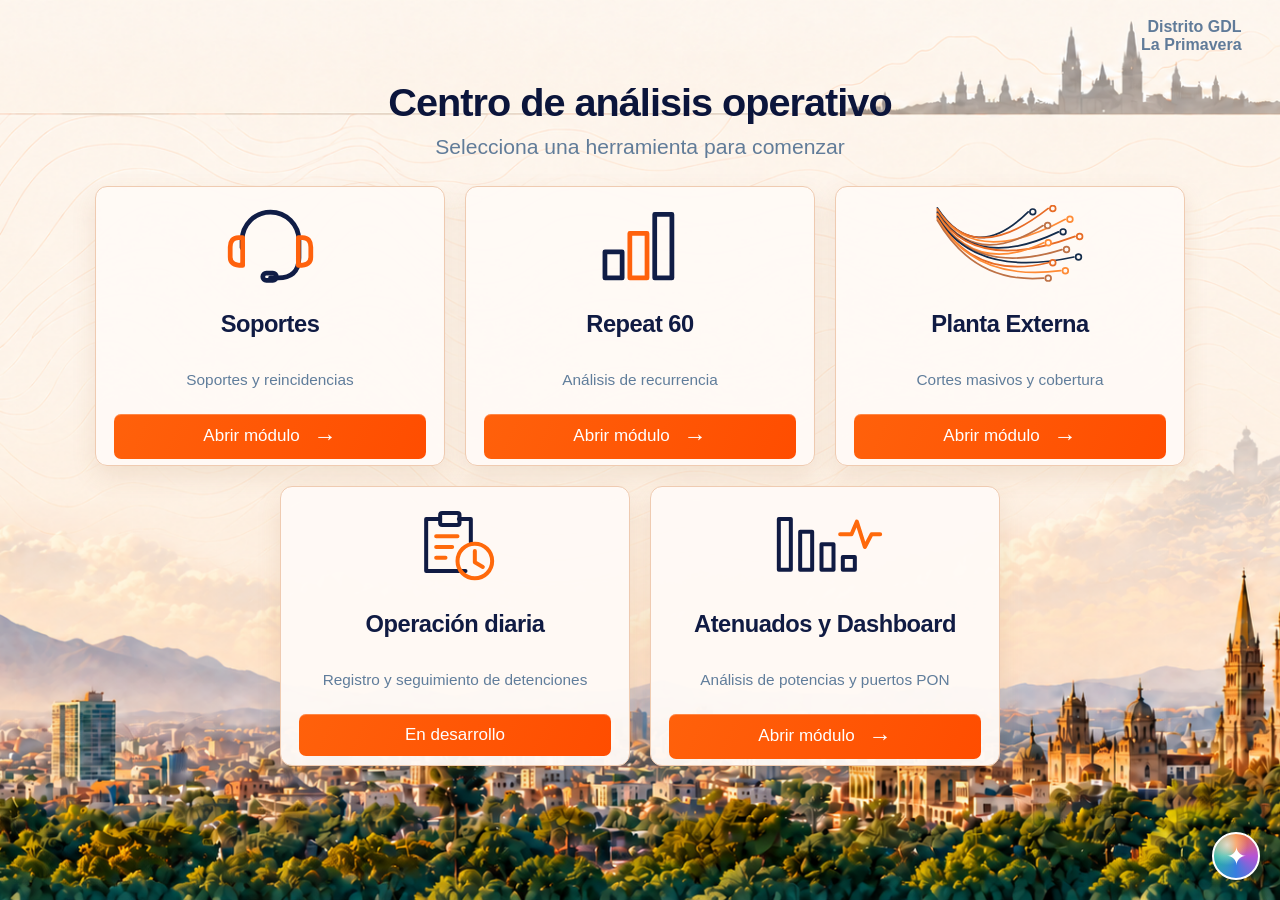
==== commit a29c6510: "Actualzacion de version" ====
--- a/index.html
+++ b/index.html
@@ -67,7 +67,7 @@
 <link rel="icon" href="favicon.ico?v=233" sizes="any">
 <link rel="icon" type="image/svg+xml" href="favicon.svg?v=233">
 <link rel="icon" type="image/png" sizes="32x32" href="favicon-32.png?v=233">
-<link rel="stylesheet" href="cleanup-delete-v236.css"></head>
+<link rel="stylesheet" href="cleanup-delete-v236.css"><link rel="stylesheet" href="index-legend-v2396.fc1b9303f5fd.css"></head>
 <body class="welcome-locked">  <!-- V1.19: bienvenida visual; independiente del motor de análisis -->
 <div id="welcomeScreen" class="welcome-screen" role="dialog" aria-modal="true" aria-labelledby="welcomeTitle">
 <div class="wv90-header"><span>Distrito GDL<br>La Primavera</span></div>
@@ -162,7 +162,7 @@
 
 
       <section class="mapwrap">
-        <div id="map"></div><div id="sc71-periodLegend" class="sc71-period-legend" hidden aria-label="Colores por periodo"></div>
+        <div id="map"><div id="sc71-periodLegend" class="sc71-period-legend" hidden aria-label="Colores y cantidades por periodo"></div></div>
         <div class="quadrant-visibility-control"><label for="quadrantVisibility">Cuadrantes visibles</label><select id="quadrantVisibility"><option value="all">Todos</option><option value="top1">Top 1</option><option value="top2">Top 2</option><option value="top3">Top 3</option><option value="top4">Top 4</option><option value="top5">Top 5</option><option value="top10">Top 10</option><option value="manual">Manual</option></select></div><button id="mapFullscreen" class="map-fullscreen-btn" type="button" title="Pantalla completa">⛶ Pantalla completa</button><details id="sc98-punteo" class="sc74-menu"><summary>Punteo</summary><div class="sc74-menu-content"><section class="point-controls" aria-label="Visualización de puntos">
           
           <div hidden><label><input id="pointsEnabled" type="checkbox"> Mostrar marcadores</label>
@@ -302,12 +302,12 @@
 <script type="application/x-pa-pending" data-pa-pending="" data-pa-src="support-status-v238.js"></script>
   <script type="application/x-pa-pending" data-pa-pending="" data-pa-src="support-app-v238.js" data-pa-original-src="app.js"></script>
   <script type="application/x-pa-pending" data-pa-pending="" data-pa-src="support-layout-v74.e9a867baec27.js" data-pa-original-src="support-layout-v74.js"></script>
-  <script type="application/x-pa-pending" data-pa-pending="" data-pa-src="support-calendar-v238.js" data-pa-original-src="support-calendar-v73.js"></script>
+  <script type="application/x-pa-pending" data-pa-pending="" data-pa-src="support-calendar-v2396.073eebf488aa.js" data-pa-original-src="support-calendar-v73.js"></script>
   <link rel="stylesheet" href="pon-v47.4510ca1f4ad8.css">
   <script type="application/x-pa-pending" data-pa-pending="" data-pa-src="pon-v47.7789604d8d6a.js" data-pa-original-src="pon-v47.js"></script>
   <script type="application/x-pa-pending" data-pa-pending="" data-pa-src="bienvenida.9bd70e99883e.js" data-pa-original-src="bienvenida.js"></script>
   <script type="application/x-pa-pending" data-pa-pending="" data-pa-src="cleanup-delete-v236.js"></script><script type="application/x-pa-pending" data-pa-pending="" data-pa-src="cleanup-v236.js" data-pa-original-src="cleanup.js"></script>
   <script type="application/x-pa-pending" data-pa-pending="" data-pa-src="support-start-v76.34df1c0ea415.js" data-pa-original-src="support-start-v76.js"></script>
 </div>
-<script type="application/x-pa-pending" data-pa-pending="" data-pa-src="theme-templates-v94.b4f4fb3d1541.js" data-pa-original-src="theme-templates-v94.js"></script><script type="application/x-pa-pending" data-pa-pending="" data-pa-src="theme-v94.f75349b5a0fb.js" data-pa-original-src="theme-v94.js"></script><script type="application/x-pa-pending" data-pa-pending="" data-pa-src="support-map-controls-v98.9102583f4582.js" data-pa-original-src="support-map-controls-v98.js"></script><script defer src="welcome-atenuados-v223.js"></script><script type="application/x-pa-pending" data-pa-pending="" data-pa-src="welcome-daily-v211.5d5c735c4021.js" data-pa-original-src="welcome-daily-v211.js"></script></body>
+<script type="application/x-pa-pending" data-pa-pending="" data-pa-src="theme-templates-v94.b4f4fb3d1541.js" data-pa-original-src="theme-templates-v94.js"></script><script type="application/x-pa-pending" data-pa-pending="" data-pa-src="theme-v94.f75349b5a0fb.js" data-pa-original-src="theme-v94.js"></script><script type="application/x-pa-pending" data-pa-pending="" data-pa-src="support-map-controls-v98.9102583f4582.js" data-pa-original-src="support-map-controls-v98.js"></script><script defer src="welcome-atenuados-v223.js"></script><script type="application/x-pa-pending" data-pa-pending="" data-pa-src="development-lock-v252.js"></script></body>
 </html>
--- a/vendor/leaflet-1.9.4/leaflet.css
+++ b/vendor/leaflet-1.9.4/leaflet.css
@@ -0,0 +1,661 @@
+/* required styles */
+
+.leaflet-pane,
+.leaflet-tile,
+.leaflet-marker-icon,
+.leaflet-marker-shadow,
+.leaflet-tile-container,
+.leaflet-pane > svg,
+.leaflet-pane > canvas,
+.leaflet-zoom-box,
+.leaflet-image-layer,
+.leaflet-layer {
+	position: absolute;
+	left: 0;
+	top: 0;
+	}
+.leaflet-container {
+	overflow: hidden;
+	}
+.leaflet-tile,
+.leaflet-marker-icon,
+.leaflet-marker-shadow {
+	-webkit-user-select: none;
+	   -moz-user-select: none;
+	        user-select: none;
+	  -webkit-user-drag: none;
+	}
+/* Prevents IE11 from highlighting tiles in blue */
+.leaflet-tile::selection {
+	background: transparent;
+}
+/* Safari renders non-retina tile on retina better with this, but Chrome is worse */
+.leaflet-safari .leaflet-tile {
+	image-rendering: -webkit-optimize-contrast;
+	}
+/* hack that prevents hw layers "stretching" when loading new tiles */
+.leaflet-safari .leaflet-tile-container {
+	width: 1600px;
+	height: 1600px;
+	-webkit-transform-origin: 0 0;
+	}
+.leaflet-marker-icon,
+.leaflet-marker-shadow {
+	display: block;
+	}
+/* .leaflet-container svg: reset svg max-width decleration shipped in Joomla! (joomla.org) 3.x */
+/* .leaflet-container img: map is broken in FF if you have max-width: 100% on tiles */
+.leaflet-container .leaflet-overlay-pane svg {
+	max-width: none !important;
+	max-height: none !important;
+	}
+.leaflet-container .leaflet-marker-pane img,
+.leaflet-container .leaflet-shadow-pane img,
+.leaflet-container .leaflet-tile-pane img,
+.leaflet-container img.leaflet-image-layer,
+.leaflet-container .leaflet-tile {
+	max-width: none !important;
+	max-height: none !important;
+	width: auto;
+	padding: 0;
+	}
+
+.leaflet-container img.leaflet-tile {
+	/* See: https://bugs.chromium.org/p/chromium/issues/detail?id=600120 */
+	mix-blend-mode: plus-lighter;
+}
+
+.leaflet-container.leaflet-touch-zoom {
+	-ms-touch-action: pan-x pan-y;
+	touch-action: pan-x pan-y;
+	}
+.leaflet-container.leaflet-touch-drag {
+	-ms-touch-action: pinch-zoom;
+	/* Fallback for FF which doesn't support pinch-zoom */
+	touch-action: none;
+	touch-action: pinch-zoom;
+}
+.leaflet-container.leaflet-touch-drag.leaflet-touch-zoom {
+	-ms-touch-action: none;
+	touch-action: none;
+}
+.leaflet-container {
+	-webkit-tap-highlight-color: transparent;
+}
+.leaflet-container a {
+	-webkit-tap-highlight-color: rgba(51, 181, 229, 0.4);
+}
+.leaflet-tile {
+	filter: inherit;
+	visibility: hidden;
+	}
+.leaflet-tile-loaded {
+	visibility: inherit;
+	}
+.leaflet-zoom-box {
+	width: 0;
+	height: 0;
+	-moz-box-sizing: border-box;
+	     box-sizing: border-box;
+	z-index: 800;
+	}
+/* workaround for https://bugzilla.mozilla.org/show_bug.cgi?id=888319 */
+.leaflet-overlay-pane svg {
+	-moz-user-select: none;
+	}
+
+.leaflet-pane         { z-index: 400; }
+
+.leaflet-tile-pane    { z-index: 200; }
+.leaflet-overlay-pane { z-index: 400; }
+.leaflet-shadow-pane  { z-index: 500; }
+.leaflet-marker-pane  { z-index: 600; }
+.leaflet-tooltip-pane   { z-index: 650; }
+.leaflet-popup-pane   { z-index: 700; }
+
+.leaflet-map-pane canvas { z-index: 100; }
+.leaflet-map-pane svg    { z-index: 200; }
+
+.leaflet-vml-shape {
+	width: 1px;
+	height: 1px;
+	}
+.lvml {
+	behavior: url(#default#VML);
+	display: inline-block;
+	position: absolute;
+	}
+
+
+/* control positioning */
+
+.leaflet-control {
+	position: relative;
+	z-index: 800;
+	pointer-events: visiblePainted; /* IE 9-10 doesn't have auto */
+	pointer-events: auto;
+	}
+.leaflet-top,
+.leaflet-bottom {
+	position: absolute;
+	z-index: 1000;
+	pointer-events: none;
+	}
+.leaflet-top {
+	top: 0;
+	}
+.leaflet-right {
+	right: 0;
+	}
+.leaflet-bottom {
+	bottom: 0;
+	}
+.leaflet-left {
+	left: 0;
+	}
+.leaflet-control {
+	float: left;
+	clear: both;
+	}
+.leaflet-right .leaflet-control {
+	float: right;
+	}
+.leaflet-top .leaflet-control {
+	margin-top: 10px;
+	}
+.leaflet-bottom .leaflet-control {
+	margin-bottom: 10px;
+	}
+.leaflet-left .leaflet-control {
+	margin-left: 10px;
+	}
+.leaflet-right .leaflet-control {
+	margin-right: 10px;
+	}
+
+
+/* zoom and fade animations */
+
+.leaflet-fade-anim .leaflet-popup {
+	opacity: 0;
+	-webkit-transition: opacity 0.2s linear;
+	   -moz-transition: opacity 0.2s linear;
+	        transition: opacity 0.2s linear;
+	}
+.leaflet-fade-anim .leaflet-map-pane .leaflet-popup {
+	opacity: 1;
+	}
+.leaflet-zoom-animated {
+	-webkit-transform-origin: 0 0;
+	    -ms-transform-origin: 0 0;
+	        transform-origin: 0 0;
+	}
+svg.leaflet-zoom-animated {
+	will-change: transform;
+}
+
+.leaflet-zoom-anim .leaflet-zoom-animated {
+	-webkit-transition: -webkit-transform 0.25s cubic-bezier(0,0,0.25,1);
+	   -moz-transition:    -moz-transform 0.25s cubic-bezier(0,0,0.25,1);
+	        transition:         transform 0.25s cubic-bezier(0,0,0.25,1);
+	}
+.leaflet-zoom-anim .leaflet-tile,
+.leaflet-pan-anim .leaflet-tile {
+	-webkit-transition: none;
+	   -moz-transition: none;
+	        transition: none;
+	}
+
+.leaflet-zoom-anim .leaflet-zoom-hide {
+	visibility: hidden;
+	}
+
+
+/* cursors */
+
+.leaflet-interactive {
+	cursor: pointer;
+	}
+.leaflet-grab {
+	cursor: -webkit-grab;
+	cursor:    -moz-grab;
+	cursor:         grab;
+	}
+.leaflet-crosshair,
+.leaflet-crosshair .leaflet-interactive {
+	cursor: crosshair;
+	}
+.leaflet-popup-pane,
+.leaflet-control {
+	cursor: auto;
+	}
+.leaflet-dragging .leaflet-grab,
+.leaflet-dragging .leaflet-grab .leaflet-interactive,
+.leaflet-dragging .leaflet-marker-draggable {
+	cursor: move;
+	cursor: -webkit-grabbing;
+	cursor:    -moz-grabbing;
+	cursor:         grabbing;
+	}
+
+/* marker & overlays interactivity */
+.leaflet-marker-icon,
+.leaflet-marker-shadow,
+.leaflet-image-layer,
+.leaflet-pane > svg path,
+.leaflet-tile-container {
+	pointer-events: none;
+	}
+
+.leaflet-marker-icon.leaflet-interactive,
+.leaflet-image-layer.leaflet-interactive,
+.leaflet-pane > svg path.leaflet-interactive,
+svg.leaflet-image-layer.leaflet-interactive path {
+	pointer-events: visiblePainted; /* IE 9-10 doesn't have auto */
+	pointer-events: auto;
+	}
+
+/* visual tweaks */
+
+.leaflet-container {
+	background: #ddd;
+	outline-offset: 1px;
+	}
+.leaflet-container a {
+	color: #0078A8;
+	}
+.leaflet-zoom-box {
+	border: 2px dotted #38f;
+	background: rgba(255,255,255,0.5);
+	}
+
+
+/* general typography */
+.leaflet-container {
+	font-family: "Helvetica Neue", Arial, Helvetica, sans-serif;
+	font-size: 12px;
+	font-size: 0.75rem;
+	line-height: 1.5;
+	}
+
+
+/* general toolbar styles */
+
+.leaflet-bar {
+	box-shadow: 0 1px 5px rgba(0,0,0,0.65);
+	border-radius: 4px;
+	}
+.leaflet-bar a {
+	background-color: #fff;
+	border-bottom: 1px solid #ccc;
+	width: 26px;
+	height: 26px;
+	line-height: 26px;
+	display: block;
+	text-align: center;
+	text-decoration: none;
+	color: black;
+	}
+.leaflet-bar a,
+.leaflet-control-layers-toggle {
+	background-position: 50% 50%;
+	background-repeat: no-repeat;
+	display: block;
+	}
+.leaflet-bar a:hover,
+.leaflet-bar a:focus {
+	background-color: #f4f4f4;
+	}
+.leaflet-bar a:first-child {
+	border-top-left-radius: 4px;
+	border-top-right-radius: 4px;
+	}
+.leaflet-bar a:last-child {
+	border-bottom-left-radius: 4px;
+	border-bottom-right-radius: 4px;
+	border-bottom: none;
+	}
+.leaflet-bar a.leaflet-disabled {
+	cursor: default;
+	background-color: #f4f4f4;
+	color: #bbb;
+	}
+
+.leaflet-touch .leaflet-bar a {
+	width: 30px;
+	height: 30px;
+	line-height: 30px;
+	}
+.leaflet-touch .leaflet-bar a:first-child {
+	border-top-left-radius: 2px;
+	border-top-right-radius: 2px;
+	}
+.leaflet-touch .leaflet-bar a:last-child {
+	border-bottom-left-radius: 2px;
+	border-bottom-right-radius: 2px;
+	}
+
+/* zoom control */
+
+.leaflet-control-zoom-in,
+.leaflet-control-zoom-out {
+	font: bold 18px 'Lucida Console', Monaco, monospace;
+	text-indent: 1px;
+	}
+
+.leaflet-touch .leaflet-control-zoom-in, .leaflet-touch .leaflet-control-zoom-out  {
+	font-size: 22px;
+	}
+
+
+/* layers control */
+
+.leaflet-control-layers {
+	box-shadow: 0 1px 5px rgba(0,0,0,0.4);
+	background: #fff;
+	border-radius: 5px;
+	}
+.leaflet-control-layers-toggle {
+	background-image: url(images/layers.png);
+	width: 36px;
+	height: 36px;
+	}
+.leaflet-retina .leaflet-control-layers-toggle {
+	background-image: url(images/layers-2x.png);
+	background-size: 26px 26px;
+	}
+.leaflet-touch .leaflet-control-layers-toggle {
+	width: 44px;
+	height: 44px;
+	}
+.leaflet-control-layers .leaflet-control-layers-list,
+.leaflet-control-layers-expanded .leaflet-control-layers-toggle {
+	display: none;
+	}
+.leaflet-control-layers-expanded .leaflet-control-layers-list {
+	display: block;
+	position: relative;
+	}
+.leaflet-control-layers-expanded {
+	padding: 6px 10px 6px 6px;
+	color: #333;
+	background: #fff;
+	}
+.leaflet-control-layers-scrollbar {
+	overflow-y: scroll;
+	overflow-x: hidden;
+	padding-right: 5px;
+	}
+.leaflet-control-layers-selector {
+	margin-top: 2px;
+	position: relative;
+	top: 1px;
+	}
+.leaflet-control-layers label {
+	display: block;
+	font-size: 13px;
+	font-size: 1.08333em;
+	}
+.leaflet-control-layers-separator {
+	height: 0;
+	border-top: 1px solid #ddd;
+	margin: 5px -10px 5px -6px;
+	}
+
+/* Default icon URLs */
+.leaflet-default-icon-path { /* used only in path-guessing heuristic, see L.Icon.Default */
+	background-image: url(images/marker-icon.png);
+	}
+
+
+/* attribution and scale controls */
+
+.leaflet-container .leaflet-control-attribution {
+	background: #fff;
+	background: rgba(255, 255, 255, 0.8);
+	margin: 0;
+	}
+.leaflet-control-attribution,
+.leaflet-control-scale-line {
+	padding: 0 5px;
+	color: #333;
+	line-height: 1.4;
+	}
+.leaflet-control-attribution a {
+	text-decoration: none;
+	}
+.leaflet-control-attribution a:hover,
+.leaflet-control-attribution a:focus {
+	text-decoration: underline;
+	}
+.leaflet-attribution-flag {
+	display: inline !important;
+	vertical-align: baseline !important;
+	width: 1em;
+	height: 0.6669em;
+	}
+.leaflet-left .leaflet-control-scale {
+	margin-left: 5px;
+	}
+.leaflet-bottom .leaflet-control-scale {
+	margin-bottom: 5px;
+	}
+.leaflet-control-scale-line {
+	border: 2px solid #777;
+	border-top: none;
+	line-height: 1.1;
+	padding: 2px 5px 1px;
+	white-space: nowrap;
+	-moz-box-sizing: border-box;
+	     box-sizing: border-box;
+	background: rgba(255, 255, 255, 0.8);
+	text-shadow: 1px 1px #fff;
+	}
+.leaflet-control-scale-line:not(:first-child) {
+	border-top: 2px solid #777;
+	border-bottom: none;
+	margin-top: -2px;
+	}
+.leaflet-control-scale-line:not(:first-child):not(:last-child) {
+	border-bottom: 2px solid #777;
+	}
+
+.leaflet-touch .leaflet-control-attribution,
+.leaflet-touch .leaflet-control-layers,
+.leaflet-touch .leaflet-bar {
+	box-shadow: none;
+	}
+.leaflet-touch .leaflet-control-layers,
+.leaflet-touch .leaflet-bar {
+	border: 2px solid rgba(0,0,0,0.2);
+	background-clip: padding-box;
+	}
+
+
+/* popup */
+
+.leaflet-popup {
+	position: absolute;
+	text-align: center;
+	margin-bottom: 20px;
+	}
+.leaflet-popup-content-wrapper {
+	padding: 1px;
+	text-align: left;
+	border-radius: 12px;
+	}
+.leaflet-popup-content {
+	margin: 13px 24px 13px 20px;
+	line-height: 1.3;
+	font-size: 13px;
+	font-size: 1.08333em;
+	min-height: 1px;
+	}
+.leaflet-popup-content p {
+	margin: 17px 0;
+	margin: 1.3em 0;
+	}
+.leaflet-popup-tip-container {
+	width: 40px;
+	height: 20px;
+	position: absolute;
+	left: 50%;
+	margin-top: -1px;
+	margin-left: -20px;
+	overflow: hidden;
+	pointer-events: none;
+	}
+.leaflet-popup-tip {
+	width: 17px;
+	height: 17px;
+	padding: 1px;
+
+	margin: -10px auto 0;
+	pointer-events: auto;
+
+	-webkit-transform: rotate(45deg);
+	   -moz-transform: rotate(45deg);
+	    -ms-transform: rotate(45deg);
+	        transform: rotate(45deg);
+	}
+.leaflet-popup-content-wrapper,
+.leaflet-popup-tip {
+	background: white;
+	color: #333;
+	box-shadow: 0 3px 14px rgba(0,0,0,0.4);
+	}
+.leaflet-container a.leaflet-popup-close-button {
+	position: absolute;
+	top: 0;
+	right: 0;
+	border: none;
+	text-align: center;
+	width: 24px;
+	height: 24px;
+	font: 16px/24px Tahoma, Verdana, sans-serif;
+	color: #757575;
+	text-decoration: none;
+	background: transparent;
+	}
+.leaflet-container a.leaflet-popup-close-button:hover,
+.leaflet-container a.leaflet-popup-close-button:focus {
+	color: #585858;
+	}
+.leaflet-popup-scrolled {
+	overflow: auto;
+	}
+
+.leaflet-oldie .leaflet-popup-content-wrapper {
+	-ms-zoom: 1;
+	}
+.leaflet-oldie .leaflet-popup-tip {
+	width: 24px;
+	margin: 0 auto;
+
+	-ms-filter: "progid:DXImageTransform.Microsoft.Matrix(M11=0.70710678, M12=0.70710678, M21=-0.70710678, M22=0.70710678)";
+	filter: progid:DXImageTransform.Microsoft.Matrix(M11=0.70710678, M12=0.70710678, M21=-0.70710678, M22=0.70710678);
+	}
+
+.leaflet-oldie .leaflet-control-zoom,
+.leaflet-oldie .leaflet-control-layers,
+.leaflet-oldie .leaflet-popup-content-wrapper,
+.leaflet-oldie .leaflet-popup-tip {
+	border: 1px solid #999;
+	}
+
+
+/* div icon */
+
+.leaflet-div-icon {
+	background: #fff;
+	border: 1px solid #666;
+	}
+
+
+/* Tooltip */
+/* Base styles for the element that has a tooltip */
+.leaflet-tooltip {
+	position: absolute;
+	padding: 6px;
+	background-color: #fff;
+	border: 1px solid #fff;
+	border-radius: 3px;
+	color: #222;
+	white-space: nowrap;
+	-webkit-user-select: none;
+	-moz-user-select: none;
+	-ms-user-select: none;
+	user-select: none;
+	pointer-events: none;
+	box-shadow: 0 1px 3px rgba(0,0,0,0.4);
+	}
+.leaflet-tooltip.leaflet-interactive {
+	cursor: pointer;
+	pointer-events: auto;
+	}
+.leaflet-tooltip-top:before,
+.leaflet-tooltip-bottom:before,
+.leaflet-tooltip-left:before,
+.leaflet-tooltip-right:before {
+	position: absolute;
+	pointer-events: none;
+	border: 6px solid transparent;
+	background: transparent;
+	content: "";
+	}
+
+/* Directions */
+
+.leaflet-tooltip-bottom {
+	margin-top: 6px;
+}
+.leaflet-tooltip-top {
+	margin-top: -6px;
+}
+.leaflet-tooltip-bottom:before,
+.leaflet-tooltip-top:before {
+	left: 50%;
+	margin-left: -6px;
+	}
+.leaflet-tooltip-top:before {
+	bottom: 0;
+	margin-bottom: -12px;
+	border-top-color: #fff;
+	}
+.leaflet-tooltip-bottom:before {
+	top: 0;
+	margin-top: -12px;
+	margin-left: -6px;
+	border-bottom-color: #fff;
+	}
+.leaflet-tooltip-left {
+	margin-left: -6px;
+}
+.leaflet-tooltip-right {
+	margin-left: 6px;
+}
+.leaflet-tooltip-left:before,
+.leaflet-tooltip-right:before {
+	top: 50%;
+	margin-top: -6px;
+	}
+.leaflet-tooltip-left:before {
+	right: 0;
+	margin-right: -12px;
+	border-left-color: #fff;
+	}
+.leaflet-tooltip-right:before {
+	left: 0;
+	margin-left: -12px;
+	border-right-color: #fff;
+	}
+
+/* Printing */
+
+@media print {
+	/* Prevent printers from removing background-images of controls. */
+	.leaflet-control {
+		-webkit-print-color-adjust: exact;
+		print-color-adjust: exact;
+		}
+	}
--- a/index-legend-v2396.fc1b9303f5fd.css
+++ b/index-legend-v2396.fc1b9303f5fd.css
@@ -0,0 +1,6 @@
+#sc71-periodLegend{position:absolute!important;left:50%!important;right:auto!important;bottom:22px!important;transform:translateX(-50%)!important;z-index:700;display:flex;flex-wrap:wrap;justify-content:center;align-items:center;gap:7px 12px;box-sizing:border-box;width:max-content;max-width:calc(100% - 30px);max-height:120px;overflow:auto;padding:6px 10px;border:0!important;border-radius:8px;background:rgba(19,22,25,.88)!important;box-shadow:0 3px 12px #0007!important;pointer-events:none;font:800 11px/1.35 Arial,sans-serif;text-shadow:0 1px 2px #000}
+#sc71-periodLegend[hidden],#sc71-periodLegend.hidden{display:none!important}
+#sc71-periodLegend .period396-item{display:flex!important;flex-direction:column;align-items:center;gap:2px;white-space:nowrap;font:inherit;color:inherit}
+#sc71-periodLegend .period396-date{display:flex;align-items:center;gap:4px;font:inherit;color:inherit;white-space:nowrap}
+#sc71-periodLegend .period396-count{display:block;font:inherit;color:inherit;text-align:center}
+#sc71-periodLegend i{display:inline-block;flex:none;width:9px;height:9px;border:1px solid white;border-radius:50%}
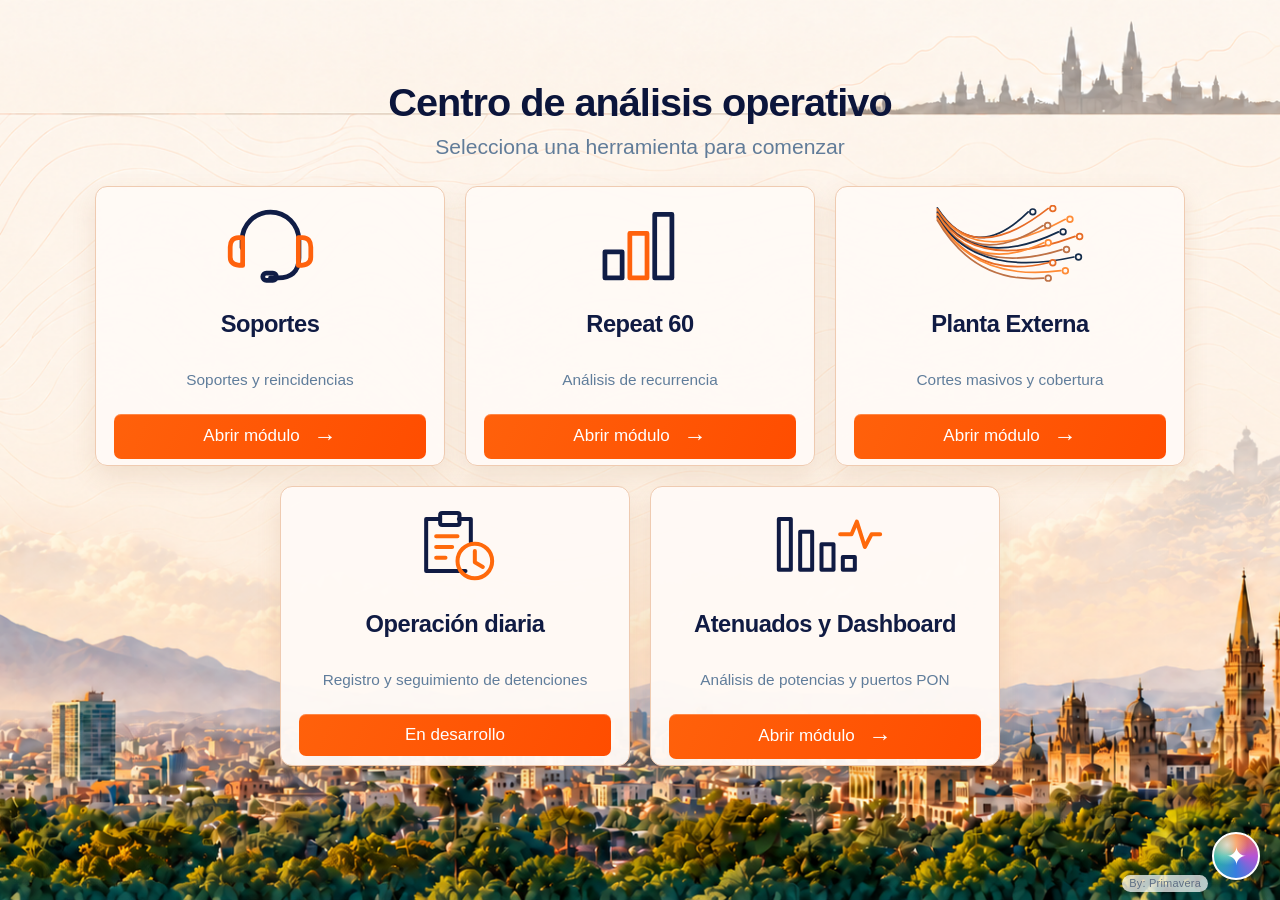
==== commit 38308c83: "mejoras V 2_51" ====
--- a/index.html
+++ b/index.html
@@ -67,10 +67,10 @@
 <link rel="icon" href="favicon.ico?v=233" sizes="any">
 <link rel="icon" type="image/svg+xml" href="favicon.svg?v=233">
 <link rel="icon" type="image/png" sizes="32x32" href="favicon-32.png?v=233">
-<link rel="stylesheet" href="cleanup-delete-v236.css"><link rel="stylesheet" href="index-legend-v2396.fc1b9303f5fd.css"></head>
+<link rel="stylesheet" href="cleanup-delete-v236.css"><link rel="stylesheet" href="index-legend-v2396.fc1b9303f5fd.css"><link rel="stylesheet" href="credito-v251.css"></head>
 <body class="welcome-locked">  <!-- V1.19: bienvenida visual; independiente del motor de análisis -->
 <div id="welcomeScreen" class="welcome-screen" role="dialog" aria-modal="true" aria-labelledby="welcomeTitle">
-<div class="wv90-header"><span>Distrito GDL<br>La Primavera</span></div>
+<div class="wv90-header"></div>
 <div class="wv90-content"><h2 id="welcomeTitle">Centro de análisis operativo</h2>
 <p class="wv90-subtitle">Selecciona una herramienta para comenzar</p>
 <nav class="wv90-tools" aria-label="Seleccionar herramienta"><button id="welcomeSupport" class="wv90-tool" type="button" aria-label="Abrir Soportes en una pestaña nueva">
@@ -87,7 +87,7 @@
 <div id="supportModule">
   <header class="topbar supports-v71-header">
     <div class="sc91-heading"><svg class="sc91-logo" viewBox="0 0 56 66" aria-hidden="true"><path fill="#ff690b" d="M28 1 54 16v28L28 59V43l13-8V24L28 17 15 24 2 17z"/><path fill="#f25805" d="m2 24 13 8v32L2 56z"/><path fill="#ff7b20" d="m17 27 11-6 10 6-11 6z"/></svg><div><h1>Soporte y Reincidencias</h1><p>Análisis de soporte y reincidencias</p></div></div>
-    <div class="sc91-district">Distrito GDL<br>La Primavera</div>
+    
     <div class="filebox">
       
       
@@ -309,5 +309,5 @@
   <script type="application/x-pa-pending" data-pa-pending="" data-pa-src="cleanup-delete-v236.js"></script><script type="application/x-pa-pending" data-pa-pending="" data-pa-src="cleanup-v236.js" data-pa-original-src="cleanup.js"></script>
   <script type="application/x-pa-pending" data-pa-pending="" data-pa-src="support-start-v76.34df1c0ea415.js" data-pa-original-src="support-start-v76.js"></script>
 </div>
-<script type="application/x-pa-pending" data-pa-pending="" data-pa-src="theme-templates-v94.b4f4fb3d1541.js" data-pa-original-src="theme-templates-v94.js"></script><script type="application/x-pa-pending" data-pa-pending="" data-pa-src="theme-v94.f75349b5a0fb.js" data-pa-original-src="theme-v94.js"></script><script type="application/x-pa-pending" data-pa-pending="" data-pa-src="support-map-controls-v98.9102583f4582.js" data-pa-original-src="support-map-controls-v98.js"></script><script defer src="welcome-atenuados-v223.js"></script><script type="application/x-pa-pending" data-pa-pending="" data-pa-src="development-lock-v252.js"></script></body>
+<script type="application/x-pa-pending" data-pa-pending="" data-pa-src="theme-templates-v94.b4f4fb3d1541.js" data-pa-original-src="theme-templates-v94.js"></script><script type="application/x-pa-pending" data-pa-pending="" data-pa-src="theme-v94.f75349b5a0fb.js" data-pa-original-src="theme-v94.js"></script><script type="application/x-pa-pending" data-pa-pending="" data-pa-src="support-map-controls-v98.9102583f4582.js" data-pa-original-src="support-map-controls-v98.js"></script><script defer src="welcome-atenuados-v223.js"></script><script type="application/x-pa-pending" data-pa-pending="" data-pa-src="development-lock-v252.js"></script><div class="pa-credit" aria-label="Creado por Primavera">By: Primavera</div></body>
 </html>
--- a/credito-v251.css
+++ b/credito-v251.css
@@ -0,0 +1,3 @@
+/* V-2.51 · Crédito discreto, igual en todos los módulos */
+.pa-credit{position:fixed;right:72px;bottom:8px;z-index:2147483000;pointer-events:none;font:11px/1.2 Arial,Helvetica,sans-serif;letter-spacing:.2px;color:#5f6f84;background:rgba(255,255,255,.72);padding:2px 7px;border-radius:9px}
+@media print{.pa-credit{display:none}}
